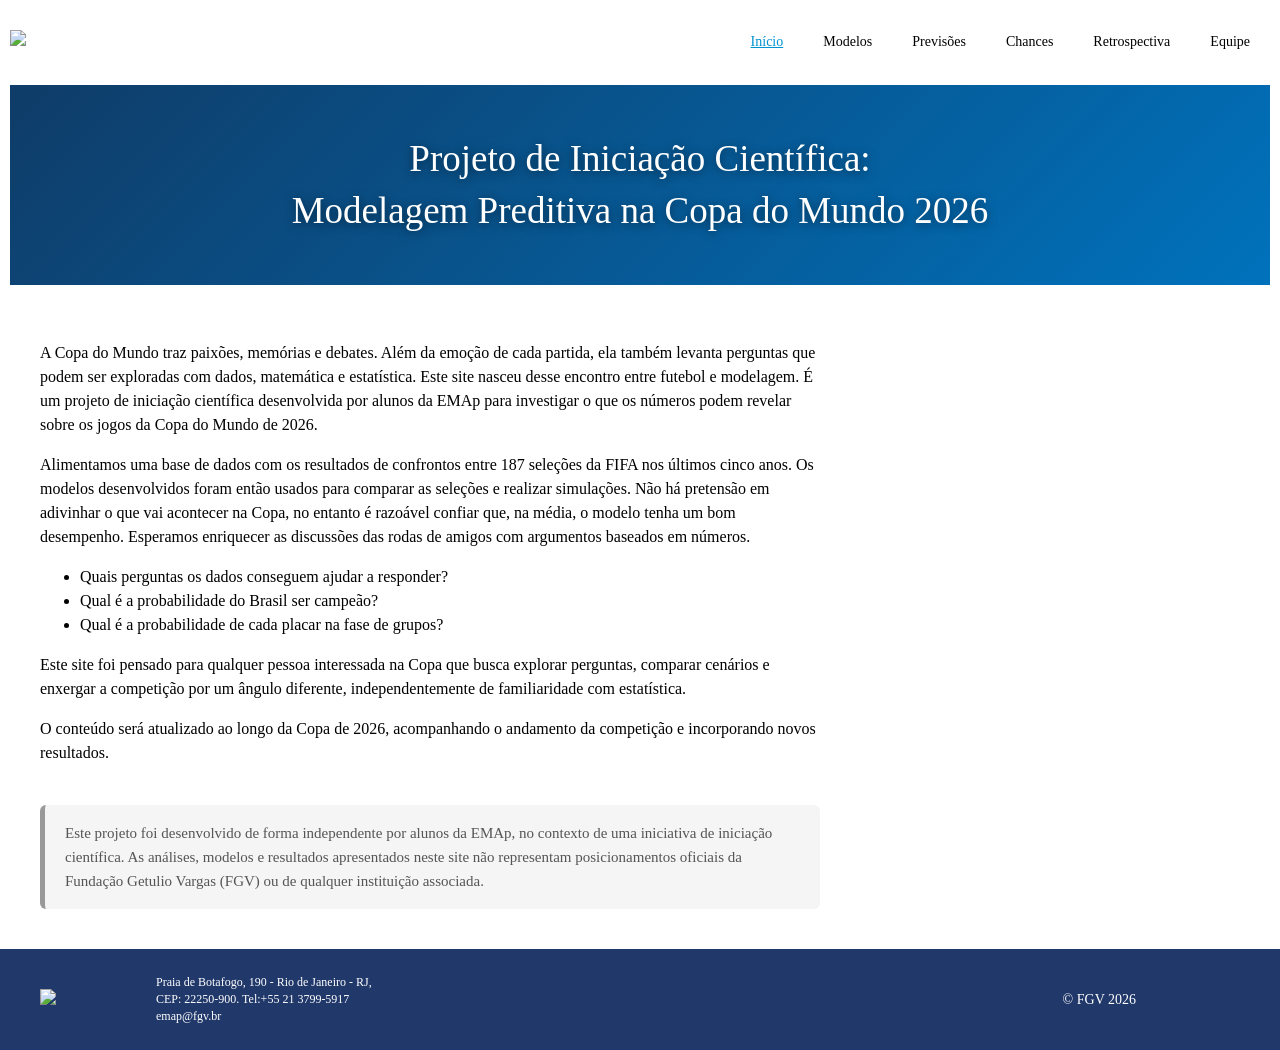
==== docs/index.html @ 215ab3bd "Update visualization grid in mobile" ====
<!ATUALIZADO EM: 16/04/2026>

<!DOCTYPE html>
<html>
    <head>
        <link rel="icon" href="images/favicon.png">
        <meta charset="UTF-8"/>      
        <meta name="viewport" content="width=device-width, initial-scale=1.0">
        <link rel="stylesheet" href="css/styles.css" type="text/css">
        <title>EMAp: Copa do mundo</title>
        <!-- Global site tag (gtag.js) - Google Analytics -->
        <script async src="https://www.googletagmanager.com/gtag/js?id=UA-119803899-1"></script>
        <script>
            window.dataLayer = window.dataLayer || [];
            function gtag() {
                dataLayer.push(arguments);
            }
            gtag('js', new Date());

            gtag('config', 'UA-119803899-1');
        </script>
    </head>

    <body>
        <!-- Início do cabeçalho-->
        <div class="page">   
            <header>
                <div class="container-header">
                    <div class="logo">
                        <img src="images/logo.png" />
                    </div>

                    <div class="menu-toggle">
                        <span></span>
                        <span></span>
                        <span></span>
                    </div>

                    <nav class="menu">
                        <ul>
                            <li class="active"> <a href="index.html">Início</a></li>
                            <li><a href="modelos.html">Modelos</a></li>
                            <li><a href="previsoes.html">Previsões</a></li>
                            <li><a href="chances.html">Chances</a></li>
                            <li><a href="vis.html">Retrospectiva</a></li>
                            <li><a href="equipe.html">Equipe</a></li>
                        </ul>
                    </nav>
                </div>
            </header>
            <!--Final do cabeçalho-->

            <!-- Banner das páginas -->
            <div class="banner-cabecalho inicial">
                <div class="texto-banner inicial">Projeto de Iniciação Científica:<br>Modelagem Preditiva na Copa do Mundo 2026</div>
            </div>

            <!-- Conteudo principal -->
            <div class="container">
                <div id="conteudo">
                    <div class="texto max-780 font-16">
                        <p> A Copa do Mundo traz paixões, memórias e debates. 
                            Além da emoção de cada partida, ela também levanta perguntas que podem ser exploradas com dados,
                            matemática e estatística. Este site nasceu desse encontro entre futebol e modelagem.
                            É um projeto de iniciação científica desenvolvida por alunos da EMAp para investigar
                            o que os números podem revelar sobre os jogos da Copa do Mundo de 2026.</p>

                        <p> Alimentamos uma base de dados com os resultados de confrontos entre 187 seleções da FIFA
                            nos últimos cinco anos. Os modelos desenvolvidos foram então usados para comparar as seleções e realizar simulações.
                            Não há pretensão em adivinhar o que vai acontecer na Copa, no entanto é razoável confiar que, na média,
                            o modelo tenha um bom desempenho. Esperamos enriquecer as discussões das rodas de amigos com argumentos baseados
                            em números. </p>

                        <ul>
                        <li> Quais perguntas os dados conseguem ajudar a responder?</li>
                        <li> Qual é a probabilidade do Brasil ser campeão?</li>
                        <li> Qual é a probabilidade de cada placar na fase de grupos?</li>
                        </ul>

                        <p> Este site foi pensado para qualquer pessoa interessada na Copa que busca explorar perguntas,
                            comparar cenários e enxergar a competição por um ângulo diferente, independentemente de familiaridade com estatística.
                        </p>
                        
                        <p>
                        O conteúdo será atualizado ao longo da Copa de 2026, acompanhando o andamento da competição e incorporando novos resultados.</p>

                        <div class="disclaimer">
                        Este projeto foi desenvolvido de forma independente por alunos da EMAp, no contexto de uma iniciativa de iniciação científica.
                        As análises, modelos e resultados apresentados neste site não representam posicionamentos oficiais da Fundação Getulio Vargas (FGV) ou de qualquer instituição associada.
                        </div>   

                    </div>
                </div>
            </div>
        </div>
        <!--Final do conteudo-->
        <footer id="footer">
            <div class="container">
                <div class="logo-rodape column-3"><img src="images/logo-rodape.png" /></div>
                <div class="txt-middle column-3">Praia de Botafogo, 190 - Rio de Janeiro - RJ, <br>
                    CEP: 22250-900. Tel:+55 21 3799-5917<br>
                    emap@fgv.br</div>
                <div class="txt-right column-3">© FGV 2026</div>
            </div>
        </footer>

        <script src="js/main.js"></script>
    </body>
</html>
---- docs/css/styles.css ----
/* =============== DECLARANDO AS FONTES ===============*/
@font-face {
    font-family: 'gotham-book';
    src: url("fontes/gothambook.eot");
    src: url("fontes/gothambook.eot?#iefix") format('embedded-opentype'), url("fontes/gothambook.woff") format('woff'), url("fontes/gothambook.ttf") format('truetype'), url("fontes/gothambook.svg#gothambook") format('svg');
    font-weight: normal;
    font-style: normal;
}

@font-face {
    font-family: 'gotham-bold';
    src: url("fontes/gothambold.eot");
    src: url("fontes/gothambold.eot?#iefix") format('embedded-opentype'), url("fontes/gothambold.woff") format('woff'), url("fontes/gothambold.ttf") format('truetype'), url("fontes/gothambold.svg#gothambold") format('svg');
    font-weight: normal;
    font-style: normal;
}
@font-face {
    font-family: 'gotham-medium';
    src: url("fontes/gothammedium.eot");
    src: url("fontes/gothammedium.eot?#iefix") format('embedded-opentype'), url("fontes/gothammedium.woff") format('woff'), url("fontes/gothammedium.ttf") format('truetype'), url("fontes/gothammedium.svg#gothammedium") format('svg');
    font-weight: normal;
    font-style: normal;
}
/* ============= CONFIGURAÇÕES GERAIS =================*/
*{
    box-sizing: border-box;
}
body{
    margin: 0;
    font-family: 'gotham-book';
    line-height: 1.4;
    overflow-x: hidden;
}
img {
    max-width: 100%;
    height: auto;
}
.page{
    flex: 1;
    max-width: 1260px;
    width: 100%;
    margin: 0 auto;
}
.container{
    max-width: 1200px;
    margin: 40px auto;
    width: 100%;
    overflow: hidden;
}
.margin-top-40 {
    margin-top: 40px;
}
.bold{
    font-weight: bold;
}
/* ============= CABEÇALHO =================*/
header{
    padding: 30px 0 50px;
    width: 100%;
    margin: 0 auto;
    position: relative;
}
.logo {
    float: left;
}
.menu-toggle {
    display: none;
    float: right;
    cursor: pointer;
    flex-direction: column;
    justify-content: space-between;
    width: 30px;
    height: 21px;
    margin-top: 10px;
}
.menu-toggle span {
    display: block;
    height: 3px;
    width: 100%;
    background-color: #000;
    border-radius: 3px;
    transition: all 0.3s ease;
}
.menu-toggle.active span:nth-child(1) {
    transform: translateY(9px) rotate(45deg);
}
.menu-toggle.active span:nth-child(2) {
    opacity: 0;
}
.menu-toggle.active span:nth-child(3) {
    transform: translateY(-9px) rotate(-45deg);
}
.menu {
    float: right;
}
.menu > ul {
    padding: 0;
    margin: 0;
}
.menu > ul > li {
    list-style: none;
    float: left;
    padding: 0 20px 33px;
    position:relative;
}
.menu > ul > li > a{
    color:#000;
    font-size: 14px;
    font-family: gotham-book;
    text-decoration: none;
}
.menu > ul > li.active > a {
    color: #0093d2;
    font-family: gotham-bold;
   text-decoration: underline;
}
.menu > ul > li:hover ul{
    display: block;
}
.menu > ul > li > ul {
    padding: 0;
    margin: 0;
    position:absolute;
    bottom:-102px;
    left:0;
    background: #f9f9f9;
    z-index: 99;
    width: 220px;
    display: none;
}
.menu > ul > li > ul > li{
    list-style: none;
    border-bottom: 1px solid #ccc;
}
.menu > ul > li > ul > li > a{
    text-decoration: none;
    padding: 12px 40px 12px 12px;
    display: block;
    font-size: 13px;
    color:#000;
    background: url("../images/seta-lateral-black.png")no-repeat 90% center;
}
.menu > ul > li > ul > li.last{
    border: none;
}

@media (min-width: 769px) {
    header {
        position: sticky;
        top: 0;
        z-index: 1000;
        background: #fff;
    }
}

/* mobile */



/*=================== BANNER ===========================*/
.banner-cabecalho{
    min-height: 106px;
    height: auto;
    position: relative;
    background: #0f3c68; /* Fallback */
    background: linear-gradient(135deg, #0f3c68 0%, #0072bc 100%) !important;
    display: flex;
    align-items: center;
    justify-content: center;
    width: 100%;
}
.banner-cabecalho.inicial{
    /*height: 232px;*/
    min-height: 200px;
    height: auto;
}
.texto-banner.inicial{
    font-size: 37px;
    top: 50%;
}
.texto-banner{
    position: absolute;
    top:50%;
    font-family: gotham-bold;
    font-size: 28px;
    color:#fff;
    left: 50%;
    width: 100%;
    max-width: 1200px;
    transform: translate(-50%, -50%);
    text-shadow: 0 2px 10px rgba(0,0,0,0.5);
    padding: 0 20px;
    text-align: center;
}
/*=================== CONTEUDO ===========================*/
#conteudo {
    max-width: 875px;
    width: 100%;
    float: left;
    line-height: 1.5;
}
#conteudo a{
    color:#0093d2;
}
.max-780{
    max-width: 780px;
}
.font-16{
    font-size: 16px;
}
.font-18{
    font-size: 18px;
}
.caixa{
    margin-top: 50px;
}
.caixa a{
    color:#21386a !important;
}
/*=============== Barra lateral direita ======================*/
#barra-lateral-direita {
    overflow: hidden;
    float: right;
    max-width: 285px;
    width: 100%;
}
.menu-caixa > ul {
    padding: 0;
    margin: 0;
    border: 1px solid #dcdcdc;
}
.menu-caixa > ul > li,
.titulo-menu{
    list-style: none;
}

.menu-caixa > ul > li > a{
    padding: 15px 20px;
    display: block;
    font-family: 'gotham-book';
    color: #21386a;
    font-size: 13px;
    text-decoration: none;
    border-bottom: 1px solid #dcdcdc;
    background: url("../images/seta-lateral.png")no-repeat 94% center;
}
.menu-caixa > ul > li.last a{
    border: none;
}
.titulo-menu{
    color:#FFF;
    font-family: 'gotham-book';
    background: #21386a;
    font-size: 15px;
    text-align: center;
    padding: 10px 20px;
}
/*=============== TABELA MENU PAGERANK ======================*/
.menu-table{
    width: 100%;
    color:#223869;
}
.tg-line {
    border: 1px solid #ccc;
    padding:5px;
    border-top:0;
}
.time{
    border-right: 0;
    border-left:0;
}
.button-mais {
    display: block;
    text-align: center;
    font-size: 12px;
    padding: 10px 0;
    background: #e5e5e5;
    font-family: gotham-medium;
    color: #5e5e5e;
    cursor: pointer;
}
.label-chances {
    font-size: 12px;
    color: #565656;
    font-family: gotham-medium;
    margin-bottom: 10px;
}
.menu-expand {
    height: 277px;
    overflow: hidden;
}
/*=============== TABELA DE CHANCES ======================*/
table{
    font-size: 12px;
}
.tg-cinza {
    background: #f3f3f3;
    text-align: center;
    padding: 5px;
}
.tg-cinza.dark{
    background: #ebe9ea;
}
.title-table {
    padding-left: 10px;
}
.border-right {
    border-right: 1px solid #ccc;
}
.campeao {
    color: #FFF;
    padding-left: 50px;
    text-align: left;
    padding-right: 20px;
    background:#21386a url(../images/cup.png)no-repeat 10px center;
}
.line-table {
    border-bottom: 1px solid #ccc;
    padding: 10px 0;
    border-right: 1px solid #ccc;
}
.container-linha img {
    max-width: 22px;
    vertical-align: bottom;
}
.border-right-none{
    border-right: none;
}
.center{
    text-align: center;
}

/* =============== DISCLAIMER NO INICIO ==============*/
.disclaimer {
    margin-top: 40px;
    padding: 16px 20px;
    background: #f5f5f5;
    border-left: 5px solid #999;
    border-radius: 6px;
    font-size: 15px;
    line-height: 1.6;
    color: #555;
}

/*=============== FAIXA GRUPOS ======================*/
.faixa-grupo{
    background: #1b59a6;
    color:#FFF;
    font-size: 14px;
    font-family: 'gotham-bold';
    text-transform: uppercase;
    text-align: center;
    padding: 10px 0;
}
.grupos {
    overflow: hidden;
    padding-bottom: 30px;
    margin-bottom: 30px;
    border-bottom: 1px solid #eee;
}
.label-rodada {
    text-align: center;
    margin: 10px 0;
    font-family: "gotham-bold";
    color:#636363;
    text-transform: uppercase;
    font-size: 12px;
}
.ly-rodada {
    float: left;
    width: 275px;
}
.qd-rodada {
    float: left;
    width: 126px;
    border: 1px solid #d2d2d2;
    padding-top: 2px;
    border-bottom: none;
}
.label-rodada {
    text-align: center;
    margin-top: 10px;
}
.esq-rodada {
    margin-right: 10px;
}
.ly-oitavas {
    float: left;
    width: 420px;
}
.qd-oitavas {
    float: left;
    width: 189px;
    border: 1px solid #d2d2d2;
    padding-top: 2px;
    border-bottom: none;
}
.label-oitavas {
    text-align: center;
    margin-top: 10px;
}
.esq-oitavas {
    margin-right: 10px;
}
.ly-finais {
    float: center;
    width: 550px;
}
.qd-finais {
    float: center;
    width: 189px;
    border: 1px solid #d2d2d2;
    padding-top: 2px;
    border-bottom: none;
}
.label-finais {
    text-align: center;
    margin-top: 10px;
}
.esq-finais {
	float: center;
    margin-right: 10px;
}
.img-rod {
    line-height: 0;
    text-align: center;
    background: #f3f3f3
}
.celula {
    text-align: center;
    padding: 5px;
    background: #f3f3f3;
    text-transform: uppercase;
    font-size: 12px;
    border-bottom: 1px solid #d2d2d2
}
.ly-rodada.middle {
    margin: 0 25px;
}
/*FONTES*/
.letter-blue{
    color:#214a82;
}
.black-bold {
    font-family: "gotham-medium";
}
.blue-bold{
    font-family: "gotham-bold";
    color:#0093d2;
}
/*=============== VISUALIZAÇÃO DAS BOLAS DE OURO/PRATA/BRONZE JOGADORES ======================*/

.error {
color: red;
}

.ball-award-header {
  display: flex;
  justify-content: space-between;
  align-items: center;
  gap: 16px;
  flex-wrap: wrap;
}

.ball-award-header select {
  border-radius: 8px;
  border: 1px solid #ccc;
  font-size: 14px;
}

.ball-award-filter {
  display: flex;
  align-items: center;
  gap: 10px;
}

.ball-award-filter label {
  font-size: 16px;
  color: #000000;
}

.ball-award-filter select {
  appearance: none;
  -webkit-appearance: none;
  -moz-appearance: none;

  min-width: 110px;
  height: 35px;
  padding: 0 42px 0 14px;

  border-radius: 12px;
  background-color: #315173;
  color: #ffffff;

  font-family: "gotham-medium";
  font-size: 15px;
  cursor: pointer;
  outline: none;

  background-image:
    linear-gradient(45deg, transparent 50%, #ffffff 50%),
    linear-gradient(135deg, #ffffff 50%, transparent 50%);
  background-position:
    calc(100% - 18.5px) calc(50% - 3px),
    calc(100% - 13px) calc(50% - 3px);
    
  background-size: 6px 6px, 6px 6px;
  background-repeat: no-repeat;
  transition: border-color 0.2s ease, box-shadow 0.2s ease, background-color 0.2s ease;
}


/*.ball-award-filter select:focus {
  box-shadow: 0 0 0 3px rgba(90, 161, 242, 0.18);
}

.ball-award-filter select option {
  background: #0d1b2a;
  color: #ffffff;
}*/


/* CONFIGURAÇÕES DO CARD DE JOGADOR */
.flip-card {
  perspective: 1200px;
  height: 460px;
}

.flip-card-inner {
  position: relative;
  width: 100%;
  height: 100%;
  transition: transform 0.7s ease;
  transform-style: preserve-3d;
}

@media (hover: hover) and (pointer: fine) {
  .flip-card:hover .flip-card-inner {
    transform: rotateY(180deg);
  }
}

.flip-card.is-flipped .flip-card-inner {
  transform: rotateY(180deg);
}

.flip-card-front,
.flip-card-back {
  position: absolute;
  inset: 0;
  backface-visibility: hidden;
  border-radius: 18px;
  overflow: hidden;
  background: #315173;
  color: #fff;
  border: 5px solid #315173;
}

.flip-card-front {
  display: flex;
  flex-direction: column;
}

.flip-card-front img {
  width: 100%;
  height: 260px;
  object-fit: cover;
  object-position: top;
  display: block;
  background: #315173;
}

.flip-card-back {
  transform: rotateY(180deg);
  padding: 22px 20px;
  display: flex;
  flex-direction: column;
  justify-content: center;
}

.scorer-info {
  padding: 16px;
  text-align: center;
}

.scorer-info h3 {
  margin: 0 0 8px 0;
  font-size: 20px;
  line-height: 1.2;
}

#conteudo .scorer-info h3 a {
  color: #ffffff !important;
  text-decoration: none;
  font-size: 17px;
}

.flip-card-front .ball-award-icon {
  width: 58px;
  height: 58px;
  object-fit: contain;
  object-position: center;
  display: block;
  margin: 12px auto 0;
  background: transparent;
}

/* Nome do Time */
.scorer-team {
  font-size: 15px;
  opacity: 0.9;
  margin-bottom: 8px;
  color:#26beff
}


.scorer-award {
  font-size: 14px;
  font-weight: 600;
}

.award-gold {
  color: #e3c865;
}

.award-silver {
  color: #cfcfcf;
}

.award-bronze {
  color: #e59443;
}

.card-back-title {
  font-size: 20px;
  font-weight: 700;
  margin-bottom: 18px;
  text-align: center;
}

.card-back-list {
  display: grid;
  gap: 12px;
}

.card-back-item {
  background: rgba(255,255,255,0.08);
  border-radius: 10px;
  padding: 10px 12px;
  font-size: 14px;
  line-height: 1.2;
}

.card-back-item strong {
  display: block;
  font-size: 13px;
  opacity: 0.8;
  margin-bottom: 3px;
}

.ball-award-grid {
    display: grid;
    grid-template-columns: repeat(3, minmax(240px, 1fr));
    gap: 22px;
    align-items: start;
    margin-bottom: 25px;
}


/* =============== EQUIPE ======================*/

.equipe-grid {
    display: grid;
    grid-template-columns: repeat(5, minmax(150px, 1fr));
    gap: 20px;
}

.membro-card {
    display: grid;
    grid-template-columns: 1fr;
    gap: 10px;
    padding: 15px;
    border: 1px solid #ddd;
    border-radius: 10px;
    box-sizing: border-box;
    justify-items: center;
    text-align: center;
}

/* Permite reordenar visualmente os elementos internos sem mudar o HTML */
.membro-info,
.membro-foto {
    display: contents;
}

.membro-info strong {
    grid-row: 2;
    font-size: 15px;
    line-height: 1.35;
    margin-left: 10px;
    margin-right: 10px;
}

.membro-foto img {
    grid-row: 1;
    width: 112.5px;
    height: 168px;
    border-radius: 6px;
    display: block;
    margin: 0 auto;
}

.membro-info span {
    grid-row: 3;
    display: block;
    font-size: 13px;
    line-height: 1;
}

.membro-foto a {
    grid-row: 4;
    display: block;
    font-size: 12px;
    line-height: 1;
    word-break: break-word;
}


/* ══════════════════════════════════════
    ESTATÍSTICAS e CHAVEAMENTO 
 ══════════════════════════════════════ */

.wc-wrap { max-width: 100%; margin: 0 auto; }
.wc-sub  { font-size: 10px; letter-spacing: 4px; text-transform: uppercase; color: #3a5a6a }

/* PILLS */
.pill { font-size:12px; font-weight:700; padding:5px 16px; border-radius:3px; border:1px solid #777; background:transparent; color:#4a6070; cursor:pointer; transition:all .15s; letter-spacing:.5px; font-family:'Lato',sans-serif; }
.pill:hover { border-color:#4a6070; color:#8aabb8; }
.pill.active { background:#213d7a;  color:#ffffff; }
.pills-row { display:flex; justify-content:flex-end; align-items:center; gap:6px; flex-wrap:wrap; margin:12px 0 16px; }


/* EDITION BADGE */

.edition-badge {
  display: grid;
  grid-template-columns: 1fr auto 1fr;
  align-items: center;
  gap: 20px;
  width: 100%;         
  margin: 0 0 20px;   
  padding: 20px 32px;   
  border: 1.5px solid #e8edf4;
  border-radius: 14px;
}

/*  Desktop */
.eb-left { text-align: left; margin-right: 20px; }
.eb-year { font-family: 'Playfair Display', serif; font-size: 42px; font-weight: 900; color: #0b3560; line-height: 1; }
.eb-host { font-size: 20px; letter-spacing: 3px; text-transform: uppercase; color: #013f5e; margin-top: 2px; }

/* Logo da Copa */
.eb-logo { display: flex; flex-direction: column; align-items: center; gap: 6px; }
.eb-logo img { height: 180px; object-fit: contain; transition: transform .25s ease; }
.eb-logo img:hover { transform: scale(1.08); }
.eb-meta { font-size: 13px; text-align: center; color: #3a5a6a; line-height: 1.4; }

.eb-champ { display: flex; align-items: center; justify-content: flex-end; gap: 10px; }
.eb-champ-info { text-align: left; }
/* Texto "Campeã" */
.eb-champ-label { font-size: 14px; letter-spacing: 2px; color: #7a6010; text-transform: uppercase; }
/* Nome do Campeão */
.eb-champ-name { font-size: 18px; font-weight: 700; color: #006089; }

/* RESPONSIVIDADE PARA CELULAR */
@media (max-width: 768px) {
  .edition-badge {
    /* Logo à esquerda e Texto à direita */
    grid-template-columns: auto 1fr; 
    padding: 15px 20px;
    gap: 15px;
  }

  .eb-logo {
    display: flex !important;
    /* Move o logo para a primeira posição visual */
    order: 1; 
  }

  .eb-logo img {
    height: 80px; /* Tamanho ajustado para celular */
  }

  .eb-left {
    /* Move o texto para a segunda posição visual */
    order: 2; 
    text-align: left;
    margin-right: 0;
  }

  .eb-year {
    font-size: 28px;
  }

  .eb-host {
    font-size: 14px;
    letter-spacing: 1.5px;
  }

  .eb-champ {
    display: none !important;
  }
}

/* PODIUM */
.podium-row {
  display: grid;
  grid-template-columns: repeat(4, 1fr);
  gap: 10px;
  margin-bottom: 16px;
}

.podium-card {
  padding: 12px 10px;
  border-radius: 10px;
  text-align: center;
  border: 1px solid;
  box-shadow: 0 4px 14px rgba(0, 31, 63, .04);
  transition: transform .15s ease, box-shadow .15s ease;
}

.podium-card:hover {
  transform: translateY(-2px);
  box-shadow: 0 7px 18px rgba(0, 31, 63, .08);
}

.podium-pos {
  font-size: 11px;
  font-weight: 800;
  letter-spacing: 1.8px;
  text-transform: uppercase;
  margin-bottom: 7px;
}

.podium-flag img {
  width: 30px;
  height: 10px;
  object-fit: cover;
  border-radius: 3px;
}

.podium-team {
  font-size: 14px;
  font-weight: 700;
  color: #01226f;
  margin-top: 6px;
  line-height: 1.25;
}

@media(max-width:768px){
    .podium-row{ grid-template-columns:repeat(2,1fr); }
    .podium-team { font-size: 12px; }
    .podium-pos { font-size: 10px; } }

/*.podium-card.p1 { background:linear-gradient(160deg,#ffffff 0%,#fffdf5 70%,#faf3c0 100%); border-color:#f0c820; }
.podium-card.p2 { background:linear-gradient(160deg,#ffffff 0%,#f9fafb 75%,#e5e7eb 100%); border-color:#9ca3af; }
.podium-card.p3 { background:linear-gradient(160deg,#ffffff 0%,#fcf8f3 75%,#ead8c0 100%); border-color:#c08a3c; }
.podium-card.p4 { background:linear-gradient(160deg,#ffffff 0%,#ffffff 0%,#fef5f5 100%); border-color:#b99797f6; }*/
.podium-card.p1 { background:#fefdf4; border-color:#e5ca5b; }
.podium-card.p2 { background:#f5f8fb; border-color:#b2bac7; }
.podium-card.p3 { background:#fbf8f5; border-color:#e4b26d; }
.podium-card.p4 { background:#f9f5f5; border-color:#d0a7a7f6; }
.p1 .podium-pos{ color:#c8a105; } .p2 .podium-pos{ color:#6e6d6d; } .p3 .podium-pos{ color:#7b5316; } .p4 .podium-pos{ color:#c29993; }

/* INFO GRID */
.info-grid {
  display: grid;
  grid-template-columns: 1fr 1fr;
  gap: 14px;
  margin-bottom: 18px;
  align-items: stretch;
}

.stats-panel { 
    background:#ffffff;
    border:1.5px solid #e8edf4;
    border-radius:8px;
    padding:12px;
    display:grid;
    grid-template-columns:repeat(3,1fr);
    gap:4px; 
}

.stat-item   { text-align:center; padding:6px; border-right:1.5px solid #e8edf4; }
.stat-item:last-child { border-right:none; }

/* Values of "Partidas", Gols", ETC */
.stat-val{
    font-size:26px;
    font-weight:900;
    color:#eeb809;
    font-family:'IBM Plex Mono',monospace;
    line-height:1;
    display:block;
    max-width:100%;
    overflow-wrap:normal
}

.stat-lbl    { font-size:13px; font-weight:800; letter-spacing:1px; text-transform:uppercase; color:#003366; margin-top:4px; }
.stat-sub    { font-size:14px; font-weight:600; color:#7f8692; margin-top:2px; }

/* Painel de Prêmios */
.awards-panel {
  background:#ffffff;
  border:1.5px solid #e8edf4;
  border-radius:8px;
  padding:16px;
  display:flex;
  flex-direction:column;
  gap:10px;
  min-width:0;
}

.award-row   { display:flex; align-items:center; gap:12px; padding:8px 0; border-bottom:1.5px solid #ecf0f6; min-width:0 }
.award-row:last-child { border-bottom:none; }
/* Artilheiro, Melhor Jogador, ETC */
.award-lbl   { font-size:10px; font-weight:800; letter-spacing:1px; text-transform:uppercase; color:#7f8692; min-width:85px; flex-shrink:0 }
/* Nomes dos Jogadores */
.award-val   { 
    font-size:12px;
    font-weight:900;
    color:#003366;
    display:flex;
    align-items:center;
    gap:6px;
    flex-wrap:wrap;
    min-width:0;
    line-height:1.25 }

.award-val img { width:20px; height:14px; object-fit:cover; border-radius:2px; flex-shrink:0; }
.award-goals { 
    font-family:'IBM Plex Mono',monospace;
    font-size:12px;
    font-weight:900;
    color:#070137;
    background:#f6d56a;
    padding:2px 6px;
    border-radius:4px; }


/* Mobile */
@media(max-width:768px){
  .info-grid {
    grid-template-columns:1fr;
    gap:12px;
    width:100%;
    overflow:hidden;
  }

  .stats-panel {
    grid-template-columns:1fr;
    gap:0;
    padding:6px 10px;
    width:100%;
  }

  .stat-item {
    height: auto;
    min-height: unset;
    border-right:none;
    border-bottom:1.5px solid #e8edf4;
    padding:10px 6px;
    align-self: start;
  }

  .stat-item:last-child {
    border-bottom:none;
  }

  .stat-val {
    font-size:clamp(24px, 7vw, 32px);
    line-height:1;
    white-space:nowrap;
  }

  .stat-lbl {
    font-size:11px;
    letter-spacing:1.5px;
  }

  .stat-sub {
    font-size:12px;
    margin-top:0;
  }

  .awards-panel {
    width:100%;
    padding:14px;
    gap:0;
  }

  .award-row {
    display:grid;
    grid-template-columns:88px minmax(0, 1fr);
    align-items:center;
    gap:10px;
    padding:11px 0;
  }

  .award-lbl {
    min-width:0;
    font-size:10px;
    line-height:1.25;
    letter-spacing:1.2px;
  }

  .award-val {
    font-size:13px;
    line-height:1.25;
    justify-content:flex-start;
    overflow-wrap:anywhere;
  }

  .award-goals {
    font-size:12px;
  }
}

@media(max-width:420px){
  .award-row {
    grid-template-columns:1fr;
    gap:5px;
  }

  .award-lbl {
    font-size:9.5px;
  }

  .award-val {
    font-size:12.5px;
  }
}


/* TOOLTIP */
.wc-tooltip {
    position: absolute;
    background: linear-gradient(135deg, #ffffff, #f7fbff);
    border: 1px solid #d6e4f2;
    border-radius: 12px;
    padding: 5px 5px;
    width: auto;
    min-width: 135px;
    box-shadow: 0 12px 30px rgba(0, 0, 0, .18);
    z-index: 9999;
    pointer-events: none;
    font-family: 'Lato', sans-serif;
    box-sizing: border-box;

    /* mantém o comportamento atual do tooltip de vis.js */
    transform: translate(-50%, -120%);
    opacity: 0;
    transition: opacity .15s;
}

.wc-tooltip * {
    box-sizing: border-box;
}

.wc-tooltip .tt-h {
    display: flex;
    align-items: center;
    gap: 8px;
    margin-bottom: 5px;
    padding-bottom: 8px;
    border-bottom: 1px solid #d6e4f2;
}

.wc-tooltip .tt-flag {
    width: 25px;
    height: 16.7px;
    overflow: hidden;
    border-radius: 4px;
    background: #f7fbff;
    display: flex;
    align-items: center;
    justify-content: center;
}

.wc-tooltip .tt-flag .flag-img {
    width: 100%;
    height: 100%;
    object-fit: cover;
    display: inline-block;
}

.wc-tooltip .tt-name {
    font-size: 11.5px;
    font-weight: 700;
    color: #213d7a;
    line-height: 1.1;
}

.wc-tooltip .tt-div {
    display: none;
}

.wc-tooltip .medals {
    display: flex;
    gap: 3px;
    flex-wrap: wrap;
}

.wc-tooltip .med {
    display: inline-flex;
    align-items: center;
    gap: 3px;
    font-size: 9.5px;
    font-weight: 700;
    line-height: 1;
    padding: 3px 7px;
    border-radius: 999px;
    color: #4a5568;
}

.wc-tooltip .med.g {
    background: rgba(240, 192, 40, .12);
    color: #c9940a;
    border: 1px solid rgba(201, 148, 10, .25);
}

.wc-tooltip .med.s {
    background: rgba(40, 47, 240, 0.077);
    color: #000000b8;
    border: 1px solid rgba(30, 22, 149, 0.098);
}

.wc-tooltip .med.b {
    background: rgba(160, 90, 30, .1);
    color: #8a6030;
    border: 1px solid rgba(160, 120, 50, .18);
}

.flag-img {
    width: 18px;
    height: 13px;
    object-fit: cover;
    border-radius: 1px;
    flex-shrink: 0;
}

/* BRACKET */
.bracket-card { background:#ffffff; border:1px solid rgba(164,164,163,.25); border-radius:8px; padding:16px 12px; margin-bottom:14px; }
#bk-bw  { position:relative; display:flex; min-width:820px; transition:opacity .18s; }
#bk-svg { position:absolute; top:0; left:0; pointer-events:none; overflow:visible; z-index:0; }
.bk-rc  { display:flex; flex-direction:column; flex:1; min-width:0; }
.bk-rc-head { font-size:9px; font-weight:700; letter-spacing:2.5px; text-transform:uppercase; color:#003366; text-align:center; padding-bottom:8px; margin-bottom:4px; }
.bk-rc-body { display:flex; flex-direction:column; justify-content:space-around; flex:1; padding:4px 0; position:relative; z-index:1; }
.bk-last-col { display:flex; flex-direction:column; flex:1; min-width:180px; gap:6px; }
.bk-mc { background:#ffffff; border:1px solid #003366; border-radius:4px; overflow:hidden; margin:3px 10px; transition:border-color .15s,box-shadow .15s; }
.bk-mc.is-champ { border-color:#d4af37; box-shadow:0 0 10px rgba(212,175,55,.3); }
.bk-mc.is-hover { border-color:#001f3f; box-shadow:0 0 10px rgba(0,31,63,.15); }
.bk-mc.is-third { border-color:#c0c0c0; }
.bk-mc.is-third.is-hover { border-color:#003366; opacity:1; }
.bk-tr { display:flex; align-items:center; gap:4px; padding:5px 6px; border-bottom:1px solid #f0f0f0; user-select:none; cursor:default; transition:background .12s; }
.bk-tr:last-child { border-bottom:none; }
.bk-tr:hover { background:#f8f9fa; }
.bk-tr.won { background:#003366; }
.bk-mc.is-champ .bk-tr.won { background:linear-gradient(135deg,#f7db09,#d4aa18); }
.bk-tr.hl { background:#eef2f5; }
.bk-tn  { flex:1; font-size:10.5px; font-weight:500; white-space:nowrap; overflow:hidden; text-overflow:ellipsis; color:#003366; }
.bk-tn.tbd { color:#a0a0a0; font-style:italic; }
.bk-tr.won .bk-tn { color:#ffffff; font-weight:700; }
.bk-tr.hl  .bk-tn { color:#003366; font-weight:700; }
.bk-mc.is-champ .bk-tr.won .bk-tn { color:#003366; }
.bk-ts { font-size:12px; font-weight:700; color:#021f54; min-width:14px; text-align:right; font-family:'IBM Plex Mono',monospace; }
.bk-tr.won .bk-ts { color:#ffffff; }
.bk-mc.is-champ .bk-tr.won .bk-ts { color:#003366; }
.bk-tr.hl  .bk-ts { color:#003366; }
.bk-nt { font-size:6.5px; font-weight:700; letter-spacing:.8px; text-transform:uppercase; color:#011567; background:#feffff; padding:1px 4px; border-radius:2px; }
.legend-row  { display:flex; gap:16px; margin-top:12px; flex-wrap:wrap; }
.legend-item { display:flex; align-items:center; gap:6px; font-size:10px; color:#003366; }
.legend-line { width:20px; height:1.5px; border-radius:1px; }

/* PATH */
.path-title {
    font-size: 9px;
    font-weight: 700;
    letter-spacing: 3px;
    text-transform: uppercase;
    color: #003366; /* Azul Marinho */
    margin-bottom: 12px;
}

.path-cards {
    display: flex;
    gap: 10px;
    align-items: stretch;
    
    /* Habilita o deslize horizontal */
    overflow-x: auto;
    overflow-y: hidden;
    
    /* Impede que os cards quebrem para a linha de baixo */
    flex-wrap: nowrap; 
    
    /* Melhora o deslize no mobile */
    -webkit-overflow-scrolling: touch;
    
    /* Espaçamento extra para o scroll não cortar a sombra */
    padding-bottom: 8px;
    
    /* Esconde a barra de scroll em navegadores modernos se desejar */
    scrollbar-width: thin;
    scrollbar-color: #d1d8dd transparent;
}


/* Card do Troféu / Campeão */
.path-trophy {
    display: flex;
    flex-direction: column;
    align-items: center;
    justify-content: center;
    min-width: 80px;
    padding: 10px 8px;
    border: 1.7px solid #f4c804af; /* Gold */
    border-radius: 6px;
    background: linear-gradient(160deg, #ffffff, #fcfaf0);
    gap: 4px;
    flex-shrink: 0;
    box-shadow: 0 2px 8px rgba(212, 175, 55, 0.2);
}

.path-trophy img {
    width: 28px;
    height: 20px;
    object-fit: cover;
    border-radius: 2px;
}

.pt-name {
    font-size: 13px;
    font-weight: 900;
    color: #d4af37; /* Gold */
    margin-top:5px;
    line-height: 1;
}

.pt-label {
    font-size: 9px;
    letter-spacing: 1px;
    text-transform: uppercase;
    color: #003366; /* Azul Marinho */
}

/* Cards das Fases */
.path-card {
    background: #ffffff;
    border: 1px solid #003366; 
    border-radius: 5px;
    padding: 8px 10px;
    flex: 1;
    min-width: 15px;
    max-width: 255px;
}

/* Ajuste fino nos cards para não encolherem */
.path-card {
    background: #ffffff;
    border: 1px solid #003366;
    border-radius: 5px;
    padding: 8px 10px;
    
    /* Define um tamanho fixo para o card no scroll */
    flex: 0 0 150px; 
    min-width: 150px;
}

/* Opcional: Estilizar a barra de rolagem para ficar elegante */
.path-cards::-webkit-scrollbar {
    height: 4px;
}
.path-cards::-webkit-scrollbar-track {
    background: transparent;
}
.path-cards::-webkit-scrollbar-thumb {
    background: #d1d8dd;
    border-radius: 10px;
}

.path-card.lost {
    opacity: .6;
    border-color: #d1d8dd;
}

.pc-rnd {
    font-size: 8px;
    font-weight: 700;
    letter-spacing: 2px;
    text-transform: uppercase;
    color: #003366; /* Azul Marinho */
    margin-bottom: 6px;
}

/* Destaque para disputa de terceiro lugar */
.pc-rnd.third-rnd {
    color: #808080; /* Cinza/Prata */
}

/* Time em foco no Path */
.pc-team {
    display: flex;
    align-items: center;
    gap: 5px;
    margin-bottom: 3px;
}

.pc-team img {
    width: 15px;
    height: 11px;
    object-fit: cover;
    border-radius: 1px;
}

.pc-team .ptn {
    font-size: 10px;
    font-weight: 700;
    color: #003366; /* Azul Marinho */
    flex: 1;
}

.pc-team .pts {
    font-size: 13px;
    font-weight: 900;
    color: #d4af37; /* Gold para o placar do time principal */
    font-family: 'IBM Plex Mono', monospace;
}

.pc-sep {
    height: 1px;
    background: #eef2f5;
    margin: 3px 0;
}

/* Adversário */
.pc-opp {
    display: flex;
    align-items: center;
    gap: 5px;
}

.pc-opp img {
    width: 15px;
    height: 11px;
    object-fit: cover;
    border-radius: 1px;
    opacity: .7;
}

.pc-opp .pon {
    font-size: 10px;
    color: #667c8f; /* Azul acinzentado para o oponente */
    flex: 1;
}

.pc-opp .pos {
    font-size: 11px;
    font-weight: 700;
    color: #003366; /* Azul Marinho */
    font-family: 'IBM Plex Mono', monospace;
}

/* Nota de rodapé (ex: Penaltis) */
.pc-note {
    display: inline-block;
    margin-top: 4px;
    font-size: 6.5px;
    font-weight: 700;
    letter-spacing: 1px;
    text-transform: uppercase;
    color: #ffffff;
    background: #003366; /* Fundo Azul com texto branco */
    padding: 2px 5px;
    border-radius: 2px;
}


/* ======= MASCOTES ======= */
.mascot-card {
    display: flex;
    flex-direction: column;
    align-items: center;
    height: 100%;
    background: #f7f9fc42;
    border: 1.5px solid #e8edf4;
    border-radius: 10px;
    padding: 14px 10px 10px;
    width: 110px;
    cursor: pointer;
    transition: border-color .2s, box-shadow .2s, transform .15s;
}

.mascot-card img {
    transition: transform 0.25s ease;
}

.mascot-card:hover {
    border-color: #acdae2;
    box-shadow: 0 3px 14px rgba(26, 82, 118, .13);
    transform: translateY(-3px);
}

.mascot-card:hover img {
    transform: scale(1.1);
}

.mascot-card.mascot-selected {
    border-color: #c9940a;
    box-shadow: 0 3px 16px rgba(201, 148, 10, .22);
}

.mascot-year {
    font-size: 12px;
    font-weight: 700;
    color: #1a5276;
    letter-spacing: .5px;
}

.mascot-name {
    font-size: 9px;
    color: #888;
    text-align: center;
    line-height: 1.3;
    max-width: 90px;
}

/* ======= DETAIL PANELS (Mascotes / Bolas / Camisas) ======= */
.history-detail-card {
    display: grid;
    grid-template-columns: 120px minmax(0, 1fr);
    grid-template-areas:
        "media meta"
        "media desc";
    align-items: start;
    column-gap: 20px;
    row-gap: 10px;
}

.history-detail-card-shirt {
    grid-template-columns: 112px minmax(0, 1fr);
}

.history-detail-media {
    width: 120px;
    height: 120px;
    object-fit: contain;
    flex-shrink: 0;
    display: block;
    grid-area: media;
    justify-self: start;
    align-self: start;
}

.history-detail-media-shirt {
    width: 112px;
    height: 120px;
}

.history-detail-meta {
    grid-area: meta;
    min-width: 0;
    align-self: start;
}

.history-detail-title {
    font-size: 20px;
    font-weight: 900;
    color: #1a5276;
}

.history-detail-title-shirt {
    font-size: 22px;
    color: #009c3b;
}

.history-detail-host {
    font-size: 12px;
    color: #c9940a;
    margin-bottom: 10px;
}

.history-detail-host-shirt {
    margin: 10px 0;
    color: #666;
}

.history-detail-desc {
    grid-area: desc;
    font-size: 13px;
    color: #444;
    line-height: 1.5;
    min-width: 0;
}

.history-detail-desc-shirt {
    font-size: 14px;
}


@media (max-width: 768px) {
    .history-detail-card {
        grid-template-columns: 120px minmax(0, 1fr);
        grid-template-areas:
            "media meta"
            "desc  desc";
        column-gap: 16px;
        row-gap: 12px;
    }

    .history-detail-card-shirt {
        grid-template-columns: 112px minmax(0, 1fr);
    }

    .history-detail-title {
        font-size: 17px;
    }

    /* Corrige o overflow do host apenas nas bolas em telas estreitas */
    #ball-detail .history-detail-host {
        overflow-wrap: anywhere;
        word-break: break-word;
        white-space: normal;
        line-height: 1.35;
    }
}


/* ======= BOLAS ======= */
.ball-card {
    display: flex;
    flex-direction: column;
    align-items: center;
    height: 100%;
    background: #f7f9fc42;
    border: 1.5px solid #e8edf4;
    border-radius: 10px;
    padding: 14px 10px 10px;
    width: 110px;
    cursor: pointer;
    transition: border-color .2s, box-shadow .2s, transform .15s;
}


.ball-card img {
    transition: transform 0.25s ease;
}

.ball-card:hover {
    border-color: #accee2;
    box-shadow: 0 3px 14px rgba(26, 82, 118, .13);
    transform: translateY(-3px);

}

.ball-card:hover img {
    transform: scale(1.1);
}


.ball-card.ball-selected {
    border-color: #c9940a;
    box-shadow: 0 3px 16px rgba(201, 148, 10, .22);
}

.ball-year {
    font-size: 12px;
    font-weight: 700;
    color: #1a5276;
    letter-spacing: .5px;
}

.ball-name {
    font-size: 9px;
    color: #888;
    text-align: center;
    line-height: 1.3;
    max-width: 90px;
}

/* Grid base: mantém desktop como está hoje */
@media (max-width: 768px) {
    .history-thumb-grid {
        display: grid;
        grid-template-columns: repeat(4, minmax(0, 1fr));
        gap: 10px;
        justify-items: center;
        align-items: stretch;
    }

    .history-thumb-grid .mascot-card,
    .history-thumb-grid .ball-card {
        width: 100%;
        max-width: 78px;
        min-width: 0;
        padding: 10px 6px 8px;
    }

    .history-thumb-grid .mascot-year,
    .history-thumb-grid .ball-year {
        font-size: 11px;
    }

    .history-thumb-grid .mascot-name,
    .history-thumb-grid .ball-name {
        font-size: 8px;
        line-height: 1.2;
        max-width: none;
    }
}

@media (min-width: 560px) and (max-width: 768px) {
    .history-thumb-grid {
        grid-template-columns: repeat(5, minmax(0, 1fr));
        gap: 9px;
    }

    .history-thumb-grid .mascot-card,
    .history-thumb-grid .ball-card {
        max-width: 74px;
        padding: 8px 5px 7px;
    }
}

@media (max-width: 380px) {
    .history-thumb-grid {
        grid-template-columns: repeat(3, minmax(0, 1fr));
    }
}

@media (max-width: 768px) {
    .history-thumb-grid {
        display: grid;
        grid-template-columns: repeat(4, minmax(0, 1fr));
        gap: 10px;
        justify-items: center;
        align-items: start;
    }

    .history-thumb-grid .mascot-card,
    .history-thumb-grid .ball-card,
    .history-thumb-grid .shirt-thumb {
        width: 100%;
        max-width: 78px;
        min-width: 0;
    }

    .history-thumb-grid .mascot-card,
    .history-thumb-grid .ball-card {
        padding: 10px 6px 8px;
    }

    .history-thumb-grid .shirt-thumb {
        padding: 8px 5px 7px;
        gap: 4px;
    }

    .history-thumb-grid .mascot-year,
    .history-thumb-grid .ball-year,
    .history-thumb-grid .shirt-thumb-year {
        font-size: 11px;
    }

    .history-thumb-grid .mascot-name,
    .history-thumb-grid .ball-name {
        font-size: 8px;
        line-height: 1.2;
        max-width: none;
    }

    .history-thumb-grid .shirt-thumb img {
        width: 52px;
        height: 60px;
    }
}

@media (min-width: 560px) and (max-width: 768px) {
    .history-thumb-grid {
        grid-template-columns: repeat(5, minmax(0, 1fr));
        gap: 9px;
    }

    .history-thumb-grid .mascot-card,
    .history-thumb-grid .ball-card,
    .history-thumb-grid .shirt-thumb {
        max-width: 74px;
    }

    .history-thumb-grid .mascot-card,
    .history-thumb-grid .ball-card {
        padding: 8px 5px 7px;
    }

    .history-thumb-grid .shirt-thumb {
        padding: 7px 4px 6px;
    }

    .history-thumb-grid .shirt-thumb img {
        width: 48px;
        height: 56px;
    }
}

@media (max-width: 380px) {
    .history-thumb-grid {
        grid-template-columns: repeat(3, minmax(0, 1fr));
    }
}

@media (min-width: 769px) {
    #mascots-grid,
    #balls-grid,
    #shirts-grid {
        display: grid !important;

        grid-template-columns: repeat(auto-fill, minmax(90px, 1fr));
        gap: 14px;

        justify-items: center;
        align-items: stretch;
    }


    #mascots-grid .mascot-card,
    #balls-grid .ball-card {
        width: 90px;
        max-width: none;
        min-width: 0;
        padding: 14px 10px 10px;
    }

    #mascots-grid .mascot-year,
    #balls-grid .ball-year {
        font-size: 12px;
    }

    #mascots-grid .mascot-name,
    #balls-grid .ball-name {
        font-size: 11px;
        line-height: 1.25;
    }

    #shirts-grid .shirt-thumb {
        width: 80px;
        max-width: none;
        padding: 10px;
    }
}

/* ======= CAMISAS ======= */
.shirt-thumb {
display: flex;
flex-direction: column;
align-items: center;
height: 100%;
gap: 6px;
background: #f7f9fc;
border: 1.5px solid #e8edf4;
border-radius: 10px;
padding: 10px;
width: 80px;
cursor: pointer;
transition: 0.2s;
}

/* ZOOM SUAVE */
.shirt-thumb img {
width: 60px;
height: 70px;
object-fit: contain;
transition: transform 0.25s ease;
}

.shirt-thumb:hover img {
transform: scale(1.15);
}

/* HOVER CARD */
.shirt-thumb:hover {
border-color: #009c3b;
transform: translateY(-3px);
}

/* SELECIONADO */
.shirt-selected {
border-color: #FEDD00;
box-shadow: 0 0 10px rgba(254,221,0,0.4);
}

.shirt-thumb-year {
font-size: 11px;
font-weight: bold;
}

/* Esconde por padrão (desktop) */
#shirt-filter {
    display: none !important;
}

/* Mostra só no mobile */
@media (max-width: 768px) {
    #shirt-filter {
        display: flex !important;
    }
}

/* FILTROS */
.era-pill {
padding: 6px 12px;
border-radius: 20px;
border: 1px solid #ccc;
background: #fff;
cursor: pointer;
font-size: 12px;
}

.era-pill.active {
background: #009c3b;
color: #fff;
border-color: #009c3b;
}


/* timeline */
.timeline-container {
position: relative;
display: flex;
align-items: center;
gap: 40px; /* 👈 espaço entre itens */
height: 220px;
overflow-x: auto;
padding: 20px 40px;
background: white;
border-radius: 8px;
box-shadow: 0 2px 10px rgba(0,0,0,0.1);
}

.line {
    position: absolute;
    top: 50%;           
    left: 0;
    transform: translateY(-50%); 
    height: 4px;
    background-color: #ffd700;
    width: 2900px;
    z-index: 1;
}

.event {
    position: relative;
    flex: 0 0 auto;
    width: 120px;
    display: flex;
    align-items: center;
    justify-content: center; /* 👈 mantém o DOT no centro */
}

.dot {
    position: absolute;
    top: 50%; /* 👈 exatamente na linha */
    left: 50%;
    transform: translate(-50%, -50%);
    
    width: 12px;
    height: 12px;
    background-color: #ffd700;
    border: 2px solid #555;
    border-radius: 50%;
    z-index: 3;
}

.label {
    position: absolute;
    background: #fff;
    border: 1px solid #ddd;
    padding: 5px 10px;
    border-radius: 4px;
    font-size: 11px;
    text-align: center;
    min-width: 80px;
    box-shadow: 1px 1px 3px rgba(0,0,0,0.05);
}


.event.top .label {
    bottom: 50%; 
    margin-bottom: 15px;
}

.event.bottom .label {
    top: 50%; 
    margin-top: 15px;
}

.brand { font-weight: bold; display: block; }
.year { color: #888; font-size: 10px; }

/* =============== CONTATO ====================== */

.contato-equipe {
    margin-top: 60px;
    padding-top: 25px;
    border-top: 1px solid #e5e5e5;
}

.contato-topo {
    text-align: center;
    margin-bottom: 35px;
}

.contato-tag {
    display: block;
    margin-bottom: 10px;
    font-family: 'gotham-bold';
    font-size: 13px;
    letter-spacing: 2px;
    text-transform: uppercase;
    color: #0093d2;
}

.contato-topo h2 {
    margin: 0 0 12px;
    font-family: 'gotham-bold';
    font-size: 32px;
    color: #21386a;
}

.contato-topo p {
    max-width: 760px;
    margin: 0 auto;
    font-size: 16px;
    line-height: 1.7;
    color: #4b4b4b;
}

.contato-grid {
    max-width: 1010px;
    display: grid;
    grid-template-columns: 320px 1fr;
    gap: 10px;
    align-items: start;
    /* centralize horizontalmente */
    margin: 0 auto;
}

.contato-canais {
    max-width:280px;
    display: grid;
    gap: 15px;
}

.contato-card,
.contato-form-box {
    background: #fff;
    border: 1px solid #ddd;
    border-radius: 10px;
}

.contato-card {
    padding: 20px 20px;
}

.contato-card-titulo {
    display: block;
    margin-bottom: 10px;
    font-family: 'gotham-bold';
    font-size: 20px;
    color: #21386a;
}

.contato-card a,
.contato-card-texto {
    display: block;
    font-size: 14px;
    line-height: 1.6;
    word-break: break-word;
    color: #444;
}

.contato-card-titulo {
    display: flex;
    align-items: center;
    gap: 10px;
}

.contato-icone {
    width: 22px;
    height: 22px;
    flex-shrink: 0;
}

.contato-form-box {
    padding: 30px;
}

.contato-form-box h3 {
    margin: 0 0 24px;
    font-family: 'gotham-bold';
    font-size: 24px;
    color: #21386a;
}

.contato-form-grid {
    display: grid;
    grid-template-columns: 1fr 1fr;
    gap: 18px 24px;
}

.contato-form-grupo label {
    display: block;
    margin-bottom: 8px;
    font-family: 'gotham-medium';
    font-size: 14px;
    color: #21386a;
}

.contato-form-grupo input,
.contato-form-grupo textarea {
    width: 100%;
    padding: 14px 16px;
    border: 1px solid #d7d7d7;
    border-radius: 8px;
    font-family: 'gotham-book';
    font-size: 14px;
    color: #333;
    background: #fff;
    outline: none;
    transition: border-color 0.2s ease, box-shadow 0.2s ease;
}

.contato-form-grupo input:focus,
.contato-form-grupo textarea:focus {
    border-color: #0093d2;
    box-shadow: 0 0 0 2px rgba(0, 147, 210, 0.12);
}

.contato-form-grupo textarea {
    min-height: 170px;
    resize: vertical;
}

.contato-form-grupo.full {
    grid-column: 1 / -1;
}

.contato-botao {
    margin-top: 22px;
    padding: 14px 28px;
    border: none;
    border-radius: 8px;
    background: #21386a;
    color: #fff;
    font-family: 'gotham-medium';
    font-size: 15px;
    cursor: pointer;
    transition: background 0.2s ease;
}

.contato-botao:hover {
    background: #0093d2;
}

.contato-observacao {
    margin: 14px 0 0;
    font-size: 12px;
    line-height: 1.5;
    color: #777;
}




/*=============== Rodapé ======================*/
#footer{
    background: #21386a;
    padding: 25px 0;
    margin: 0 auto;
    /*max-width: 1260px;*/
    width: 100%;
}
#footer .container{
    display: flex; 
    margin: 0 auto;
    color:#FFFFFF;
    font-family: 'gotham-book';
    font-size: 11px;
}
.column-3 {
    align-self: center;
}
.txt-middle {
    width: 50%;
    padding-left: 100px;
    font-size: 12px;
}
.txt-right {
    width: 40%;
    text-align: right;
    font-size: 14px;
}

/* Mapa Vega — melhor classificação histórica */
#vis {
    width: 100%;
    max-width: 800px;
    margin: 0 auto;
}

#vis .vega-embed {
    width: 100%;
    max-width: 800px;
}

#vis .vega-embed svg {
    width: 100% !important;
    height: auto !important;
    display: block;
}

/*.flourish-credit,
.flourish-footer {
  display: none !important;
}*/

/* ==========================================================================
   MEDIA QUERIES (CONSOLIDATED AT THE END FOR CORRECT CASCADE)
   ========================================================================== */

@media (max-width: 1200px) {
    .equipe-grid {
        grid-template-columns: repeat(auto-fill, minmax(280px, 1fr));
    }
}

@media (max-width: 1024px) {
    /* Header Optimization */
    header {
        padding: 25px 0;
    }
    .container-header {
        padding: 0 20px;
        display: flex;
        justify-content: space-between;
        align-items: center;
    }
    .logo, .menu-toggle {
        float: none;
        margin: 0;
    }
    .menu-toggle {
        display: flex;
        flex-direction: column;
        justify-content: space-between;
        height: 21px;
        width: 30px;
    }
    .logo img {
        display: block;
        max-height: 40px;
    }

    /* Menu Fixes */
    .menu {
        display: none;
        position: absolute;
        top: 100%;
        left: 0;
        width: 100%;
        background: #fff;
        z-index: 1000;
        box-shadow: 0 10px 15px rgba(0,0,0,0.1);
        padding: 10px 0;
    }
    .menu.open {
        display: block;
    }
    
    .menu > ul > li {
        float: none;
        padding: 12px 25px;
        border-bottom: 1px solid #f0f0f0;
    }
    .menu > ul > li:last-child {
        border-bottom: none;
    }
    .menu > ul > li > a {
        font-size: 16px;
        display: block;
    }
    .menu > ul > li > ul {
        position: static;
        width: 100%;
        box-shadow: none;
        padding-left: 20px;
        display: block;
        margin-top: 10px;
        background: transparent;
    }
    
    /* Content Layout */
    .dash {
        overflow-x: auto;
        -webkit-overflow-scrolling: touch;
        margin-bottom: 20px;
    }
    
    #conteudo, #barra-lateral-direita {
        max-width: 100%;
        width: 100%;
        float: none;
        padding: 20px;
    }
    .container {
        margin: 10px auto;
    }

    /* Banner Adjustments */
    .banner-cabecalho.inicial {
        min-height: 180px;
    }
    .texto-banner {
        position: static;
        transform: none;
        font-size: 20px;
        padding: 40px 20px;
        width: 100%;
        max-width: 100%;
        left: auto;
    }

    /* Equipe Grid Stacking */
    .equipe-grid {
        grid-template-columns: 1fr !important;
        gap: 25px;
    }
    .membro-card {
        padding: 25px;
    }

    /* Footer Responsivity */
    footer .column-3 {
        width: 100%;
        text-align: center;
        margin-bottom: 20px;
        padding: 0 20px;
    }
    footer .txt-middle, footer .txt-right {
        padding-left: 0;
        text-align: center;
    }
    footer .container {
        flex-direction: column;
    }
}

@media (max-width: 900px) {
    .contato-grid {
        grid-template-columns: 1fr;
    }
    .contato-canais {
        max-width: 100%;
    }
    .contato-form-grid {
        grid-template-columns: 1fr;
    }
    .contato-topo h2 {
        font-size: 26px;
    }
    .contato-form-box {
        padding: 20px;
    }
}

@media (max-width: 700px) {
    .ball-award-header {
        align-items: flex-start;
        gap: 10px;
    }

    .ball-award-header p {
        width: 100%;
        margin-bottom: 6px;
    }

    .ball-award-filter {
        margin-bottom: 10px;
    }

    .ball-award-grid {
        grid-template-columns: repeat(3, minmax(0, 1fr));
        align-items: stretch;
        gap: 8px;
        width: 100%;
    }

    .flip-card {
        height: 390px;
        min-width: 0;
        touch-action: manipulation;
    }

    .flip-card-front,
    .flip-card-back {
        border-width: 4px;
        border-radius: 15px;
    }

    .flip-card-front img {
        object-fit: cover;
        object-position: top;
        height: 230px;
    }

    .scorer-info {
        flex: 1;
        padding: 10px 6px;
        display: flex;
        flex-direction: column;
        align-items: center;
        justify-content: flex-start;
        text-align: center;
    }

    .scorer-info h3 {
        margin: 0 0 7px;
        line-height: 1.15;
    }

    #conteudo .scorer-info h3 a {
        font-size: 14px;
        line-height: 1.15;
    }

    .scorer-team {
        font-size: 12px;
        line-height: 1.15;
        margin-bottom: 7px;
    }

    .scorer-award,
    .ball-award-prize {
        font-size: 11.5px;
        line-height: 1.25;
        margin-bottom: 5px;
    }

    .flip-card-front .ball-award-icon {
        width: 42px;
        height: 42px;
        margin: 6px auto 0;
        object-fit: contain;
    }

    .flip-card-back {
        padding: 12px 7px;
        align-items: center;
        justify-content: center;
    }

    .card-back-title {
        font-size: 15px;
        line-height: 1.15;
        margin-bottom: 12px;
        text-align: center;
    }

    .card-back-list {
        width: 100%;
        gap: 8px;
    }

    .card-back-item {
        padding: 8px 7px;
        font-size: 11.5px;
        line-height: 1.15;
        text-align: left;
    }

    .card-back-item strong {
        font-size: 10.5px;
        line-height: 1.15;
        margin-bottom: 3px;
    }
}

@media (max-width: 380px) {
    .ball-award-grid {
        gap: 6px;
    }

    .flip-card {
        height: 365px;
    }

    .flip-card-front img {
        height: 145px;
    }

    #conteudo .scorer-info h3 a {
        font-size: 13px;
    }

    .scorer-team {
        font-size: 11px;
    }

    .scorer-award,
    .ball-award-prize {
        font-size: 10.5px;
    }

    .flip-card-front .ball-award-icon {
        width: 38px;
        height: 38px;
    }

    .card-back-title {
        font-size: 14px;
    }

    .card-back-item {
        font-size: 10.5px;
        padding: 7px 6px;
    }

    .card-back-item strong {
        font-size: 9.8px;
    }
}

@media (prefers-color-scheme: light) and (max-width: 768px) {
    .menu-toggle span {
        background-color: #0f3c68;
    }
}
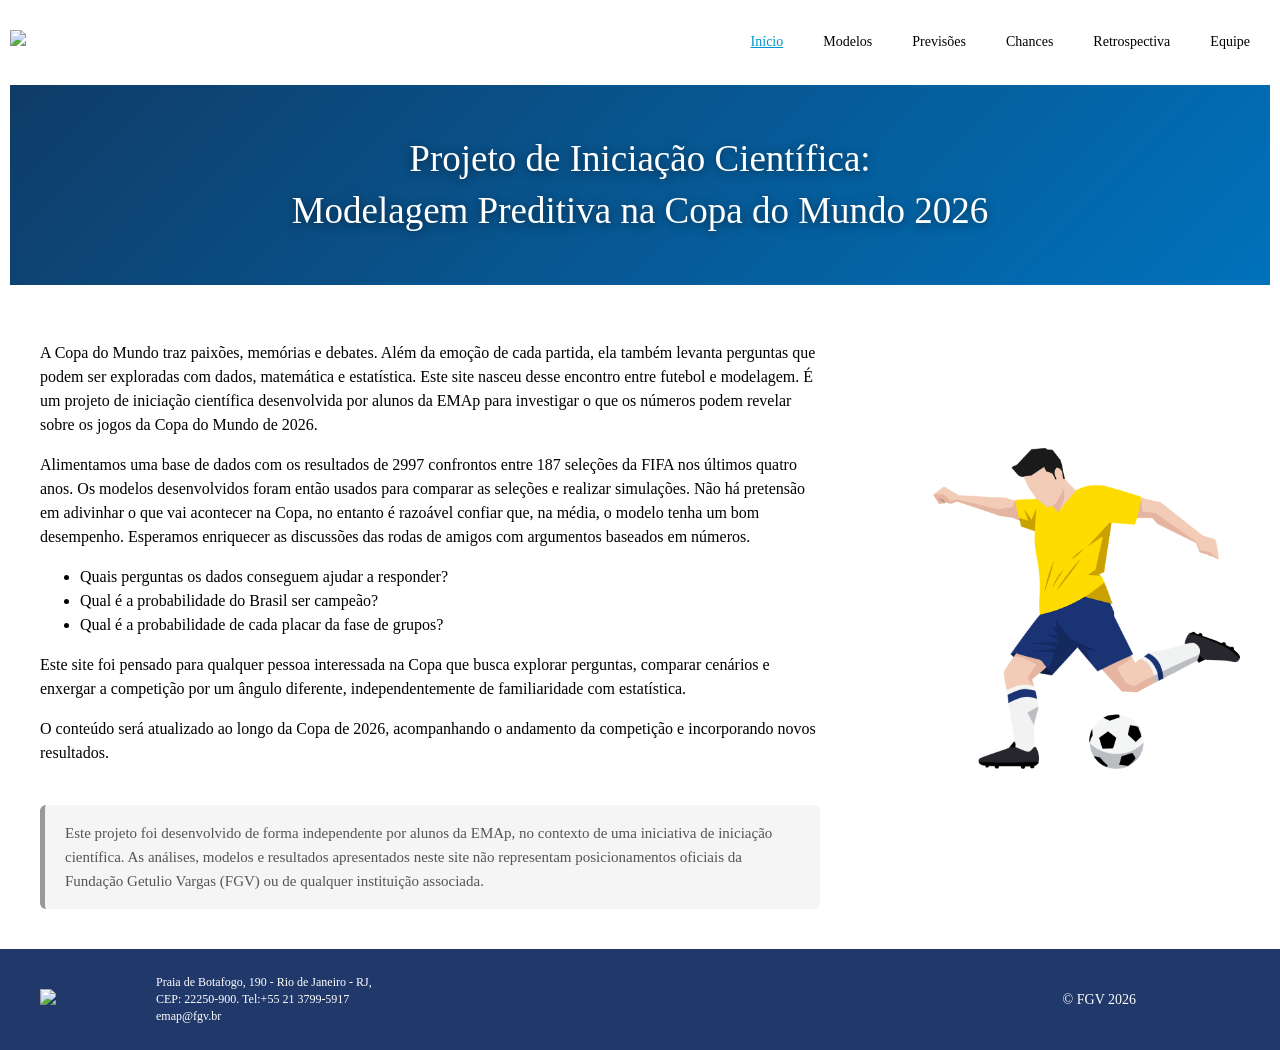
==== commit 509060bb: "Add Models Texts and Index Image" ====
--- a/docs/index.html
+++ b/docs/index.html
@@ -19,6 +19,26 @@
 
             gtag('config', 'UA-119803899-1');
         </script>
+        <style>
+            #barra-lateral-direita {
+                width: clamp(200px, 24vw, 360px);
+                flex-shrink: 1;
+                align-items: center;
+            }
+
+            #barra-lateral-direita img {
+                width: 100%;
+                height: 100%;
+                object-fit: contain;
+                display: block;
+                margin-top: 40%;
+            }
+            @media (max-width: 1150px) {
+            #barra-lateral-direita {
+                display: none;
+            }
+        }
+        </style>
     </head>
 
     <body>
@@ -57,7 +77,7 @@
 
             <!-- Conteudo principal -->
             <div class="container">
-                <div id="conteudo">
+                <div id="conteudo" style="max-width: 780px;">
                     <div class="texto max-780 font-16">
                         <p> A Copa do Mundo traz paixões, memórias e debates. 
                             Além da emoção de cada partida, ela também levanta perguntas que podem ser exploradas com dados,
@@ -65,8 +85,8 @@
                             É um projeto de iniciação científica desenvolvida por alunos da EMAp para investigar
                             o que os números podem revelar sobre os jogos da Copa do Mundo de 2026.</p>
 
-                        <p> Alimentamos uma base de dados com os resultados de confrontos entre 187 seleções da FIFA
-                            nos últimos cinco anos. Os modelos desenvolvidos foram então usados para comparar as seleções e realizar simulações.
+                        <p> Alimentamos uma base de dados com os resultados de 2997 confrontos entre 187 seleções da FIFA
+                            nos últimos quatro anos. Os modelos desenvolvidos foram então usados para comparar as seleções e realizar simulações.
                             Não há pretensão em adivinhar o que vai acontecer na Copa, no entanto é razoável confiar que, na média,
                             o modelo tenha um bom desempenho. Esperamos enriquecer as discussões das rodas de amigos com argumentos baseados
                             em números. </p>
@@ -74,7 +94,7 @@
                         <ul>
                         <li> Quais perguntas os dados conseguem ajudar a responder?</li>
                         <li> Qual é a probabilidade do Brasil ser campeão?</li>
-                        <li> Qual é a probabilidade de cada placar na fase de grupos?</li>
+                        <li> Qual é a probabilidade de cada placar da fase de grupos?</li>
                         </ul>
 
                         <p> Este site foi pensado para qualquer pessoa interessada na Copa que busca explorar perguntas,
@@ -91,6 +111,11 @@
 
                     </div>
                 </div>
+
+                <div id="barra-lateral-direita" style="max-width: 360px;">
+                    <img src="images/soccer.png" alt="Copa do Mundo 2026">
+                </div>
+
             </div>
         </div>
         <!--Final do conteudo-->
--- a/docs/css/styles.css
+++ b/docs/css/styles.css
@@ -153,8 +153,208 @@
     }
 }
 
-/* mobile */
-
+
+/* mapa melhor classificação */
+/* mapa melhor campanha */
+
+#map {
+    width: 100%;
+    height: 420px; /* Altura reduzida para evitar rolagem excessiva */
+    background: #f8f9fa;
+    border-radius: 8px;
+    overflow: hidden;
+    box-shadow: 0 2px 5px rgba(0,0,0,.10);
+    position: relative;
+}
+
+@media (max-width: 940px) {
+    #map {
+        height: 320px; /* Mais baixo no celular para focar no conteúdo */
+    }
+}
+/* popup */
+
+.leaflet-popup-content{
+    margin:12px 14px;
+    line-height:1.5;
+}
+
+.leaflet-popup-content h3{
+    margin:0 0 8px;
+    font-size:16px;
+    color:#111827;
+}
+
+.leaflet-popup-content b{
+    color:#111827;
+}
+/* =========================
+   TOOLTIP
+========================= */
+
+.leaflet-tooltip {
+    background: #fff;
+    border: none;
+    border-radius: 10px;
+    padding: 8px 6px;
+    box-shadow: 0 3px 14px rgba(0,0,0,.14);
+    color: #111827;
+    
+    /* LARGURA E ALTURA FLEXÍVEIS */
+    width: auto;
+    min-width: 70px;
+    /* max-width: 220px;       Não deixa ficar largo demais */
+    max-height: 250px;      /* Não deixa ficar alto demais */
+    overflow-y: auto;       /* Se o texto for gigante, cria scroll interno */
+    
+    font-size: 11px;
+    line-height: 1.3;
+    pointer-events: none;
+    white-space: normal;    /* Força o texto a quebrar linha */
+    word-wrap: break-word;  /* Garante que palavras longas não vazem */
+}
+
+/* Garante que o conteúdo interno acompanhe a flexibilidade */
+.leaflet-tooltip div {
+    display: block;
+    width: 100%;
+}
+
+
+
+.leaflet-tooltip h3{
+    margin:0 0 2px;
+    font-size:10px;
+    /* font-weight:700; */
+}
+
+.leaflet-tooltip b{
+    font-size:10px;
+}
+
+.leaflet-tooltip:before{
+    display:none;
+}
+
+.leaflet-interactive{
+    outline:none !important;
+}
+
+.leaflet-interactive:focus{
+    outline:none !important;
+}
+
+path:focus{
+    outline:none !important;
+}
+
+svg path{
+    outline:none !important;
+}
+/* =========================
+   LABELS DOS PAÍSES
+========================= */
+
+/* .country-label{
+    background:none;
+    border:none;
+}
+
+.country-label span{
+
+    font-size:8px;
+    font-weight:400;
+
+    color:#7a7a7a;
+
+    white-space:nowrap;
+
+    pointer-events:none;
+
+    /* text-shadow:
+        0 0 2px #fff,
+        0 0 4px #fff,
+        0 0 6px #fff; 
+} */ 
+
+/* MOBILE */
+
+/* @media(max-width:940px){
+
+    .country-label span{
+        font-size:8px;
+    }
+} */
+
+
+
+/* Baixa o nível do container de controles (zoom e legenda) */
+.leaflet-top, 
+.leaflet-bottom {
+    z-index: 800 !important;
+}
+
+/* Garante que os panes do mapa (o desenho dos países) também fiquem abaixo */
+.leaflet-pane {
+    z-index: 400 !important;
+}
+
+/* =========================
+   LEGENDA COMPACTA E SOBREPOSTA
+========================= */
+
+.legend {
+    position: absolute; /* Faz a legenda flutuar sobre o mapa */
+    bottom: 5px;       /* Distância do fundo */
+    right: 10px;        /* Distância da direita */
+    z-index: 1000;      /* Garante que fique acima do mapa */
+    
+    background: rgba(255, 255, 255, 0.822); /* Leve transparência */
+    padding: 6px 8px;   /* Reduzido */
+    border-radius: 6px; /* Mais discreto */
+    box-shadow: 0 1px 5px rgba(0,0,0,0.2);
+    
+    font-size: 8.5px;   /* Menor para compactar */
+    display: grid;
+    grid-template-columns: repeat(3, auto);
+    gap: 4px 8px;       /* Espaço entre itens reduzido */
+    pointer-events: none; /* Evita que a legenda atrapalhe cliques no mapa atrás dela */
+}
+
+.legend-title {
+    grid-column: 1 / -1;
+    font-size: 9px;
+    font-weight: 700;   /* Negrito ajuda na leitura mesmo pequena */
+    margin-bottom: 0;   /* Colado nos itens */
+    color: #111827;
+    text-transform: uppercase;
+    letter-spacing: 0.5px;
+}
+
+.legend-item {
+    display: flex;
+    align-items: center;
+    gap: 4px;           /* Mais perto da cor */
+    white-space: nowrap;
+}
+
+.legend-color {
+    width: 8px;         /* Reduzido de 10px */
+    height: 8px;        /* Reduzido de 10px */
+    border-radius: 2px;
+}
+
+/* MOBILE */
+@media (max-width: 940px) {
+    .legend {
+        bottom: 5px;    /* Mais perto da borda no mobile */
+        right: 5px;
+        grid-template-columns: repeat(2, auto); /* Quebra em 2 colunas para não ficar larga */
+        font-size: 8px;
+        padding: 4px 6px;
+        gap: 2px 6px;
+    }
+}
 
 
 /*=================== BANNER ===========================*/
@@ -224,6 +424,7 @@
     max-width: 285px;
     width: 100%;
 }
+
 .menu-caixa > ul {
     padding: 0;
     margin: 0;
@@ -283,7 +484,7 @@
     font-size: 12px;
     color: #565656;
     font-family: gotham-medium;
-    margin-bottom: 10px;
+    margin-bottom: 20px;
 }
 .menu-expand {
     height: 277px;
@@ -2136,12 +2337,6 @@
    MEDIA QUERIES (CONSOLIDATED AT THE END FOR CORRECT CASCADE)
    ========================================================================== */
 
-@media (max-width: 1200px) {
-    .equipe-grid {
-        grid-template-columns: repeat(auto-fill, minmax(280px, 1fr));
-    }
-}
-
 @media (max-width: 1024px) {
     /* Header Optimization */
     header {
@@ -2224,25 +2419,6 @@
         margin: 10px auto;
     }
 
-    /* Banner Adjustments */
-    .banner-cabecalho.inicial {
-        min-height: 180px;
-    }
-    .texto-banner {
-        position: static;
-        transform: none;
-        font-size: 20px;
-        padding: 40px 20px;
-        width: 100%;
-        max-width: 100%;
-        left: auto;
-    }
-
-    /* Equipe Grid Stacking */
-    .equipe-grid {
-        grid-template-columns: 1fr !important;
-        gap: 25px;
-    }
     .membro-card {
         padding: 25px;
     }
@@ -2261,6 +2437,10 @@
     footer .container {
         flex-direction: column;
     }
+
+    .equipe-grid {
+        grid-template-columns: repeat(4, minmax(100px, 1fr));
+    }
 }
 
 @media (max-width: 900px) {
@@ -2278,6 +2458,11 @@
     }
     .contato-form-box {
         padding: 20px;
+    }
+
+    .equipe-grid {
+        grid-template-columns: repeat(3, minmax(0, 1fr));
+        gap: 15px;
     }
 }
 
@@ -2393,6 +2578,131 @@
     }
 }
 
+@media (max-width: 768px) {
+    .banner-cabecalho.inicial {
+        min-height: 140px; /* reduz bastante a altura */
+        padding: 10px 0;   /* evita “esticar” pelo conteúdo */
+    }
+
+    .banner-cabecalho {
+        min-height: 120px; /* reduz bastante a altura */
+        padding: 10px 0;   /* evita “esticar” pelo conteúdo */
+    }
+
+    .texto-banner.inicial {
+        font-size: 24px;   /* menor proporcionalmente */
+        line-height: 1.25; /* melhora quebra de linha */
+        padding: 0 15px;
+    }
+
+    .texto-banner{
+        font-size: 24px;   /* menor proporcionalmente */
+        line-height: 1.25; /* melhora quebra de linha */
+        padding: 0 15px;
+    }
+
+    .max-780 {
+        max-width: 100%;   /* ocupa melhor a tela */
+        padding: 0 18px;   /* margem lateral confortável */
+    }
+
+    .font-16 {
+        font-size: 15px;   /* levemente menor */
+        line-height: 1.6;  /* melhora leitura */
+    }
+
+    #conteudo p {
+        margin-bottom: 16px; /* separa melhor blocos de texto */
+    }
+
+    .membro-info strong {
+        font-size: 13px;
+        line-height: 1;
+    }
+
+    .membro-foto img {
+        width: 100px;
+        height: 150px;
+    }
+    .membro-card {
+    padding: 10px;
+    }
+}
+
+@media (max-width: 480px) {
+    .banner-cabecalho.inicial {
+        min-height: 120px;
+        padding: 15px 0;
+    }
+
+    .banner-cabecalho {
+        min-height: 100px;
+        padding: 15px 0;
+    }
+
+    .texto-banner {
+        font-size: 18px;   /* menor proporcionalmente */
+        line-height: 1.25; /* melhora quebra de linha */
+        padding: 0 15px;
+    }
+
+    
+    .texto-banner.inicial {
+        font-size: 18px;   /* menor proporcionalmente */
+        line-height: 1.25; /* melhora quebra de linha */
+        padding: 0 15px;
+    }
+
+    .max-780 {
+        max-width: 100%;
+        padding: 0 14px; /* um pouco menor que tablet */
+    }
+
+    .font-16 {
+        font-size: 14px;   /* mais compacto */
+        line-height: 1.6;
+    }
+
+    #conteudo p {
+        margin-bottom: 14px;
+    }
+
+    #conteudo ul {
+        padding-left: 18px;
+    }
+
+    #conteudo li {
+        font-size: 14px;
+        margin-bottom: 6px;
+    }
+
+    .disclaimer {
+        font-size: 13px;
+        padding: 12px 14px;
+        line-height: 1.5;
+    }
+
+    .equipe-grid {
+        grid-template-columns: repeat(2, minmax(0, 1fr));
+        gap: 25px;
+    }
+
+    .membro-info strong {
+        font-size: 13px;
+        line-height: 1;
+    }
+
+    .membro-foto img {
+        width: 100px;
+        height: 150px;
+    }
+
+    .membro-card {
+    padding: 15px;
+    }
+}
+
+
 @media (max-width: 380px) {
     .ball-award-grid {
         gap: 6px;
@@ -2436,10 +2746,17 @@
     .card-back-item strong {
         font-size: 9.8px;
     }
+
+    .equipe-grid {
+        grid-template-columns: repeat(1, minmax(0, 1fr));
+        gap: 25px;
+    }
 }
 
 @media (prefers-color-scheme: light) and (max-width: 768px) {
     .menu-toggle span {
         background-color: #0f3c68;
     }
-}+}
+
+
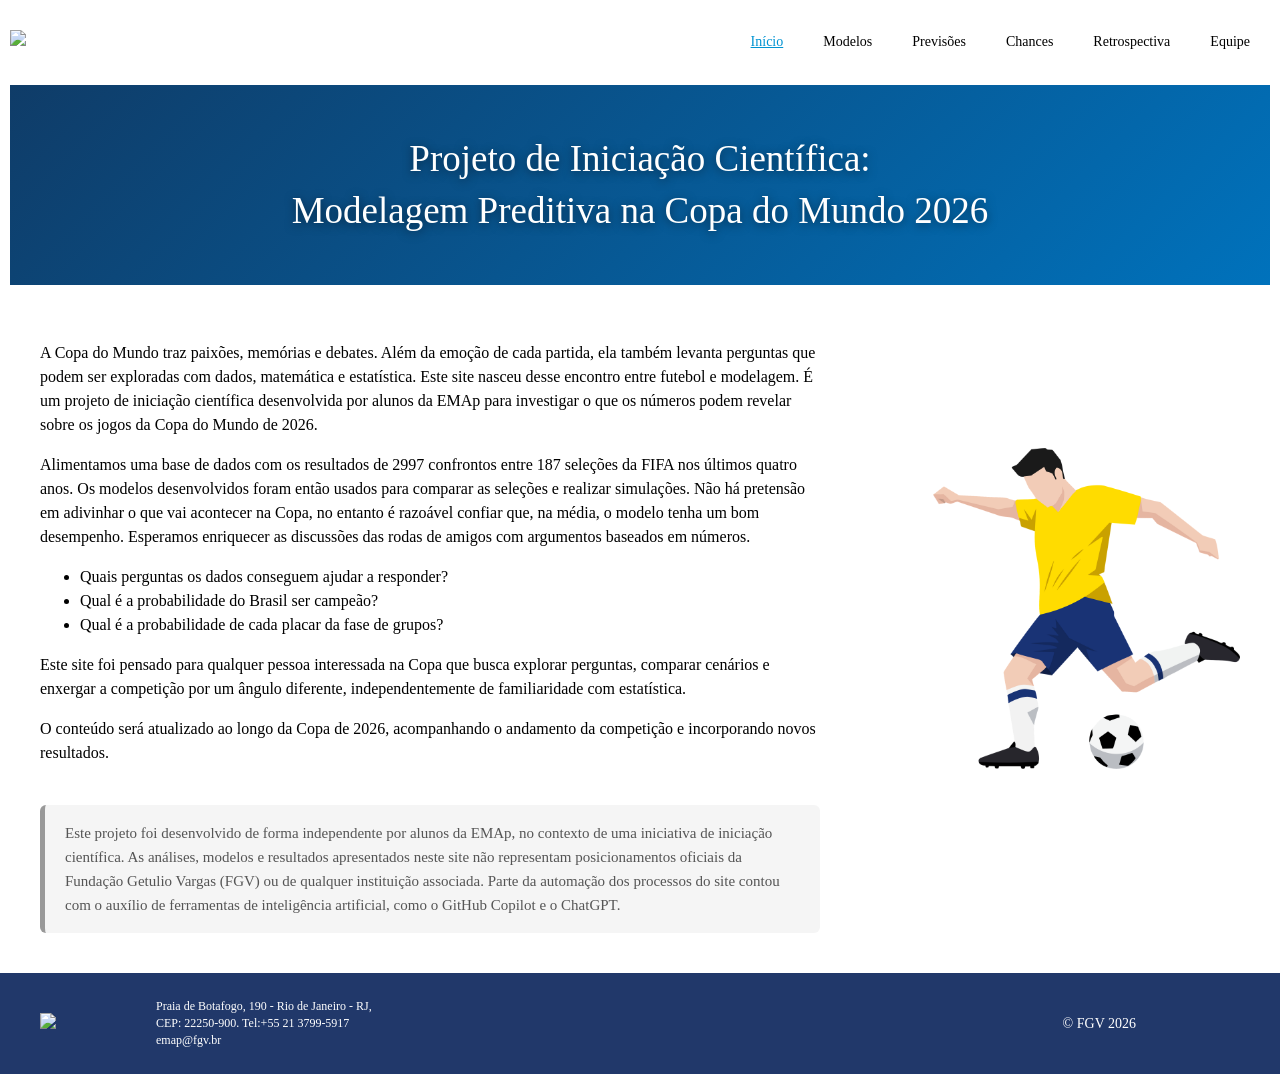
==== commit b0fa6266: "Delete 2022 Cup Files and Fix Texts" ====
--- a/docs/index.html
+++ b/docs/index.html
@@ -106,7 +106,9 @@
 
                         <div class="disclaimer">
                         Este projeto foi desenvolvido de forma independente por alunos da EMAp, no contexto de uma iniciativa de iniciação científica.
-                        As análises, modelos e resultados apresentados neste site não representam posicionamentos oficiais da Fundação Getulio Vargas (FGV) ou de qualquer instituição associada.
+                        As análises, modelos e resultados apresentados neste site não representam posicionamentos oficiais da Fundação Getulio Vargas (FGV)
+                        ou de qualquer instituição associada. Parte da automação dos processos do site contou com o auxílio de ferramentas
+                        de inteligência artificial, como o GitHub Copilot e o ChatGPT.
                         </div>   
 
                     </div>
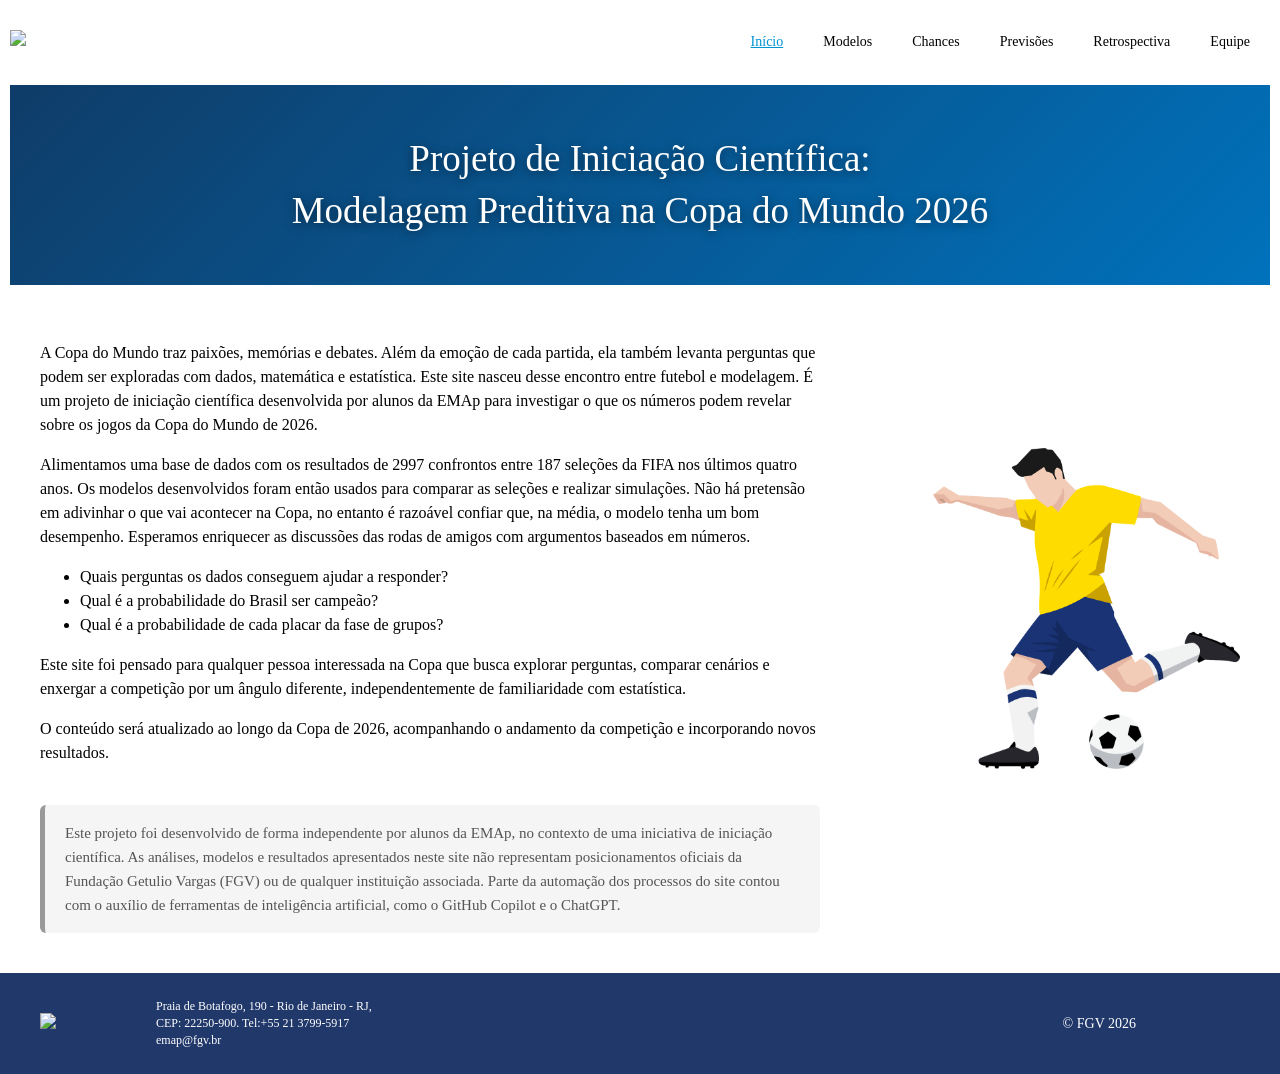
==== commit 15b7e9df: "Add chaveamento to chances.html" ====
--- a/docs/index.html
+++ b/docs/index.html
@@ -60,10 +60,20 @@
                         <ul>
                             <li class="active"> <a href="index.html">Início</a></li>
                             <li><a href="modelos.html">Modelos</a></li>
+                            <li><a href="chances.html">Chances</a></li>
                             <li><a href="previsoes.html">Previsões</a></li>
-                            <li><a href="chances.html">Chances</a></li>
                             <li><a href="vis.html">Retrospectiva</a></li>
                             <li><a href="equipe.html">Equipe</a></li>
+                            <!--<li class="dropdown">
+                                <a href="#" class="dropdown-link">
+                                    Outros
+                                </a>
+
+                                <ul class="submenu">
+                                    <li><a href="equipe.html">Equipe</a></li>
+                                    <li><a href="midia.html">Na Mídia</a></li>
+                                </ul>
+                            </li>-->
                         </ul>
                     </nav>
                 </div>
--- a/docs/css/styles.css
+++ b/docs/css/styles.css
@@ -114,31 +114,35 @@
     font-family: gotham-bold;
    text-decoration: underline;
 }
-.menu > ul > li:hover ul{
+.menu > ul > li:hover > ul {
     display: block;
 }
-.menu > ul > li > ul {
+
+/* Dropdowns antigos, caso existam em outras páginas */
+.menu > ul > li:not(.dropdown) > ul {
     padding: 0;
     margin: 0;
-    position:absolute;
-    bottom:-102px;
-    left:0;
+    position: absolute;
+    bottom: -102px;
+    left: 0;
     background: #f9f9f9;
     z-index: 99;
     width: 220px;
     display: none;
 }
-.menu > ul > li > ul > li{
+
+.menu > ul > li:not(.dropdown) > ul > li {
     list-style: none;
     border-bottom: 1px solid #ccc;
 }
-.menu > ul > li > ul > li > a{
+
+.menu > ul > li:not(.dropdown) > ul > li > a {
     text-decoration: none;
     padding: 12px 40px 12px 12px;
     display: block;
     font-size: 13px;
-    color:#000;
-    background: url("../images/seta-lateral-black.png")no-repeat 90% center;
+    color: #000;
+    background: url("../images/seta-lateral-black.png") no-repeat 90% center;
 }
 .menu > ul > li > ul > li.last{
     border: none;
@@ -919,13 +923,49 @@
 }
 
 .membro-foto a {
-    grid-row: 4;
-    display: block;
+    display: flex;
+    align-items: center;
+    justify-content: center;
+    gap: 6px;
+    margin-top: 10px;
     font-size: 12px;
-    line-height: 1;
-    word-break: break-word;
-}
-
+    color: #5c84c9;
+    text-decoration: none;
+    flex-wrap: wrap;
+}
+
+/* Ícone de email */
+.membro-foto a img {
+    width: 24px;
+    height: 24px;
+    object-fit: contain;
+    flex-shrink: 0;
+}
+
+/* Mobile */
+@media (max-width: 768px) {
+    .membro-foto a {
+        font-size: 12px;
+        gap: 5px;
+        flex-wrap: wrap;
+        text-align: center;
+    }
+
+    .membro-foto a span {
+        word-break: break-word;
+        overflow-wrap: anywhere;
+    }
+
+    .membro-foto a img {
+        width: 18px;
+        height: 18px;
+    }
+
+    /* emails longos */
+    .email-link.email-long {
+        font-size: 10px;
+    }
+}
 
 /* ══════════════════════════════════════
     ESTATÍSTICAS e CHAVEAMENTO 
@@ -1912,11 +1952,6 @@
     }
 }
 
-@media (max-width: 380px) {
-    .history-thumb-grid {
-        grid-template-columns: repeat(3, minmax(0, 1fr));
-    }
-}
 
 @media (min-width: 769px) {
     #mascots-grid,
@@ -2751,6 +2786,11 @@
         grid-template-columns: repeat(1, minmax(0, 1fr));
         gap: 25px;
     }
+
+    /* emails longos */
+    .email-link.email-long {
+        font-size: 12px;
+    }
 }
 
 @media (prefers-color-scheme: light) and (max-width: 768px) {
@@ -2759,4 +2799,69 @@
     }
 }
 
-
+/* Dropdown "Outros" */
+
+.menu ul li.dropdown {
+    position: relative;
+}
+
+.dropdown-link {
+    display: inline-block;
+    line-height: 1.4;
+}
+
+.submenu {
+    display: none;
+    position: absolute;
+
+    top: 30px;
+    bottom: auto;
+    left: 50%;
+    transform: translateX(-50%);
+
+    background-color: #ffffff;
+    width: 135px;
+    min-width: 135px;
+
+    list-style: none;
+    margin: 0;
+    padding: 0;
+
+    z-index: 9999;
+}
+
+.dropdown:hover .submenu,
+.dropdown:focus-within .submenu {
+    display: block;
+}
+
+.submenu li {
+    width: 100%;
+    margin: 0;
+    padding: 0;
+}
+
+.submenu li a {
+    display: block;
+    padding: 12px 16px;
+
+    color: #000000;
+    background-color: #ffffff;
+    text-decoration: none;
+
+    font-family: 'gotham-book', sans-serif;
+    font-size: 14px;
+    font-weight: 400;
+
+    white-space: nowrap;
+}
+
+.submenu li + li a {
+    border-top: 1px solid #d0d0d0;
+}
+
+.submenu li a:hover {
+    background-color: #eeeeee;
+}
+
+
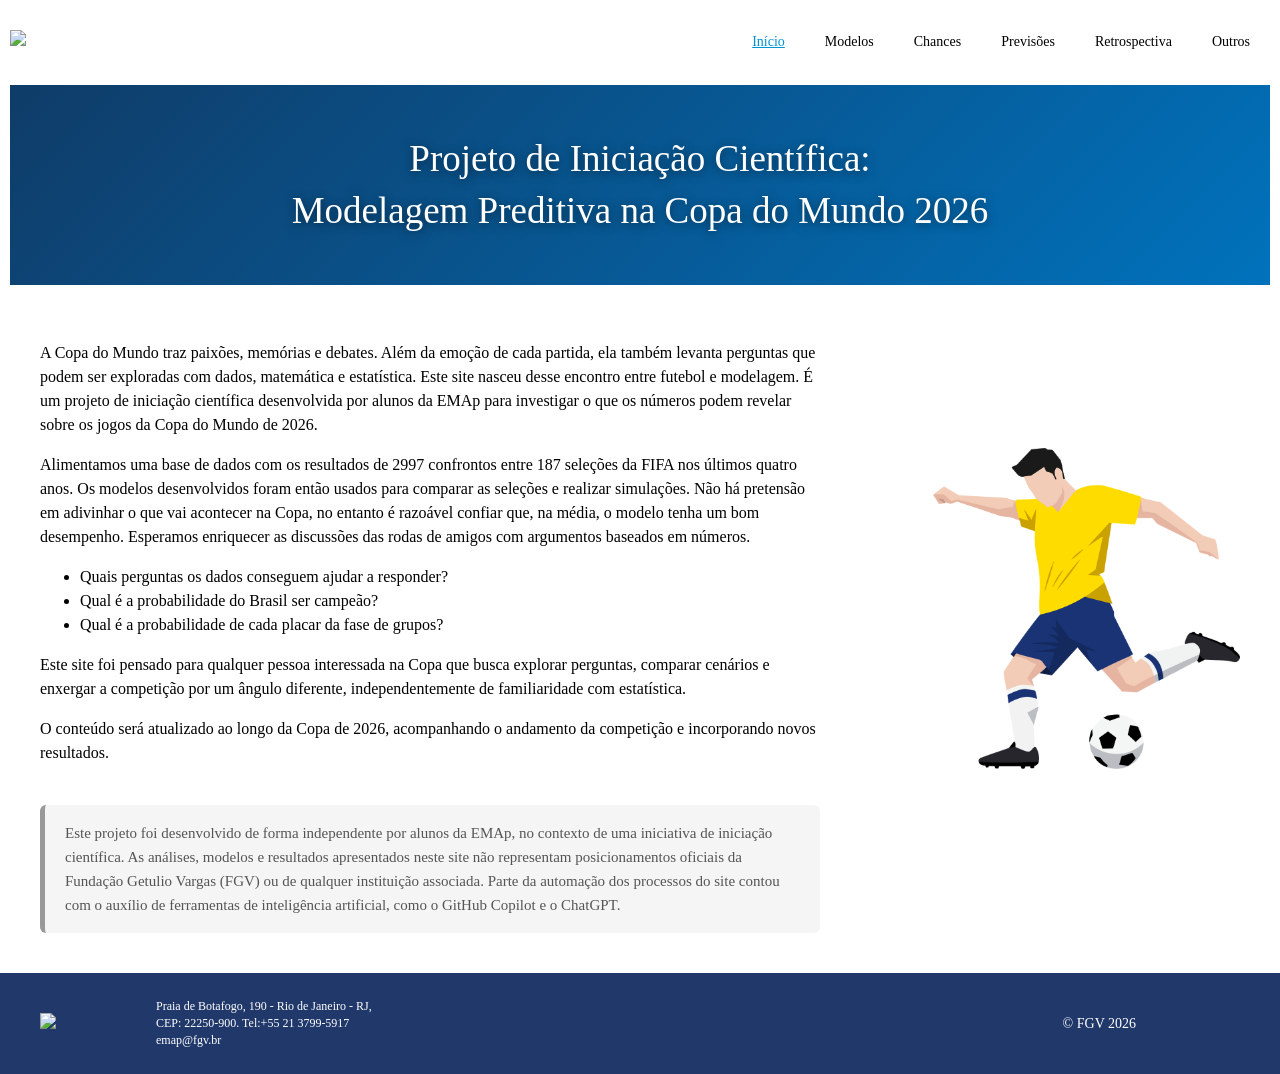
==== commit e3dfdebf: "Add midia.html e fix Argelia Flag" ====
--- a/docs/index.html
+++ b/docs/index.html
@@ -63,8 +63,8 @@
                             <li><a href="chances.html">Chances</a></li>
                             <li><a href="previsoes.html">Previsões</a></li>
                             <li><a href="vis.html">Retrospectiva</a></li>
-                            <li><a href="equipe.html">Equipe</a></li>
-                            <!--<li class="dropdown">
+                            <!--<li><a href="equipe.html">Equipe</a></li>-->
+                            <li class="dropdown">
                                 <a href="#" class="dropdown-link">
                                     Outros
                                 </a>
@@ -73,7 +73,7 @@
                                     <li><a href="equipe.html">Equipe</a></li>
                                     <li><a href="midia.html">Na Mídia</a></li>
                                 </ul>
-                            </li>-->
+                            </li>
                         </ul>
                     </nav>
                 </div>
--- a/docs/css/styles.css
+++ b/docs/css/styles.css
@@ -25,18 +25,27 @@
 *{
     box-sizing: border-box;
 }
-body{
+html,
+body {
+    min-height: 100%;
+}
+
+body {
     margin: 0;
     font-family: 'gotham-book';
     line-height: 1.4;
     overflow-x: hidden;
+
+    min-height: 100vh;
+    display: flex;
+    flex-direction: column;
 }
 img {
     max-width: 100%;
     height: auto;
 }
-.page{
-    flex: 1;
+.page {
+    flex: 1 0 auto;
     max-width: 1260px;
     width: 100%;
     margin: 0 auto;
@@ -982,7 +991,6 @@
 
 
 /* EDITION BADGE */
-
 .edition-badge {
   display: grid;
   grid-template-columns: 1fr auto 1fr;
@@ -2323,7 +2331,9 @@
     margin: 0 auto;
     /*max-width: 1260px;*/
     width: 100%;
-}
+    flex-shrink: 0;
+}
+
 #footer .container{
     display: flex; 
     margin: 0 auto;
@@ -2367,6 +2377,90 @@
 .flourish-footer {
   display: none !important;
 }*/
+
+.chances-section-tabs {
+    display: flex;
+    align-items: flex-end;
+    gap: 24px;
+    width: 100%;
+    margin: 20px 0 15px;
+    border-bottom: 2px solid var(--soft-border);
+    padding-bottom: 5px;
+}
+
+.chances-section-tab {
+    position: relative;
+    border: 0;
+    background: transparent;
+    padding: 0 0 6px;
+    cursor: pointer;
+    font-size: 14px;
+    font-weight: 800;
+    color: var(--muted);
+    font-family: 'gotham-bold', 'gotham-book', sans-serif;
+    text-transform: uppercase;
+    letter-spacing: 1px;
+
+    transition: color .15s ease;
+}
+
+.chances-section-tab:hover {
+    color: var(--text-blue);
+}
+
+.chances-section-tab.active {
+    color: var(--text-blue);
+}
+
+.chances-section-tab.active::after {
+    content: '';
+    position: absolute;
+    left: 0;
+    right: 0;
+    bottom: -7px;
+    height: 3px;
+    background: #f0c040;
+    border-radius: 999px;
+}
+
+.chances-view-panel {
+    display: none;
+}
+
+.chances-view-panel.active {
+    display: block;
+}
+
+@media (max-width: 600px) {
+    .chances-section-tabs {
+        display: grid;
+        grid-template-columns: repeat(3, minmax(0, 1fr));
+        gap: 0;
+        width: 100%;
+        margin-top: 22px;
+        overflow: hidden;
+        padding-bottom: 5px;
+    }
+
+    .chances-section-tab {
+        width: 100%;
+        min-width: 0;
+        max-width: none;
+        padding: 0 4px 6px;
+        font-size: clamp(11px, 2.2vw, 11px);
+        line-height: 1.15;
+        letter-spacing: 0.2px;
+        white-space: normal;
+        text-align: center;
+        justify-self: stretch;
+    }
+
+    .chances-section-tab.active::after {
+        left: 0;
+        right: 0;
+    }
+}
+
 
 /* ==========================================================================
    MEDIA QUERIES (CONSOLIDATED AT THE END FOR CORRECT CASCADE)
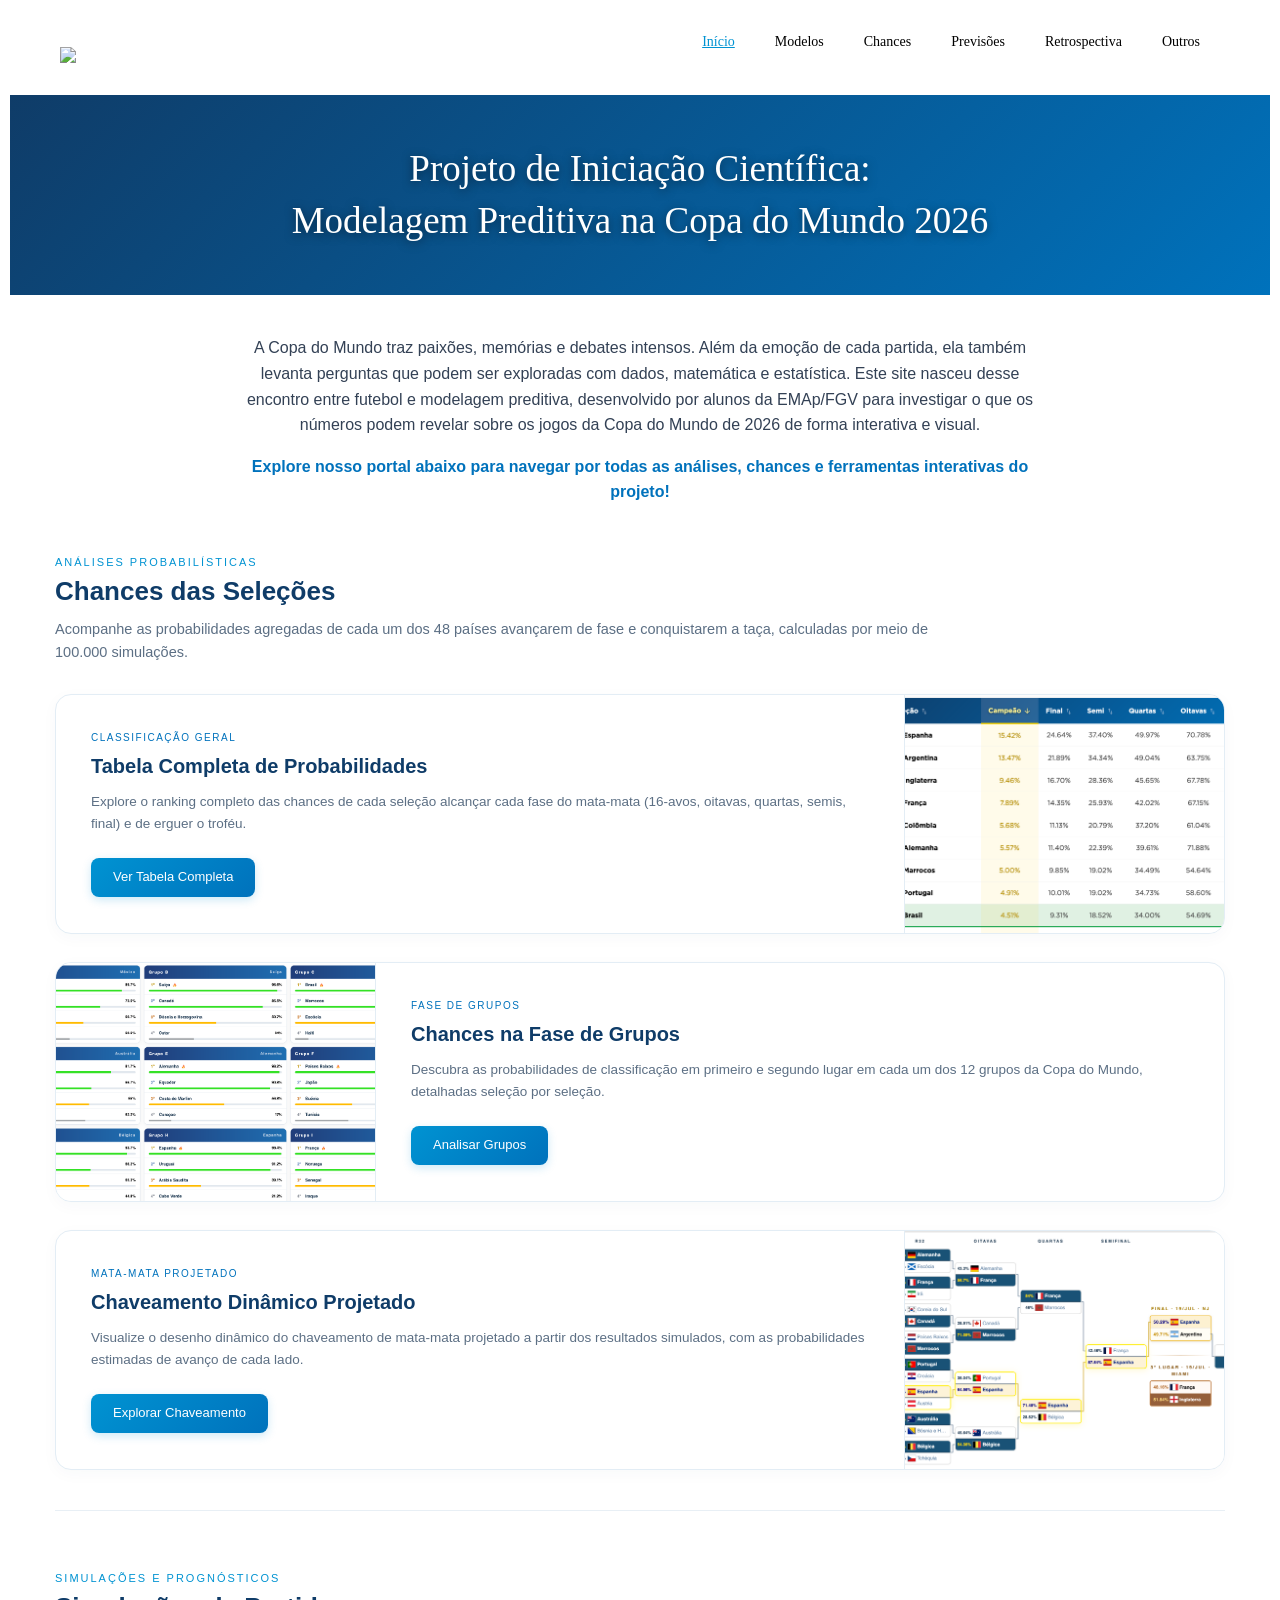
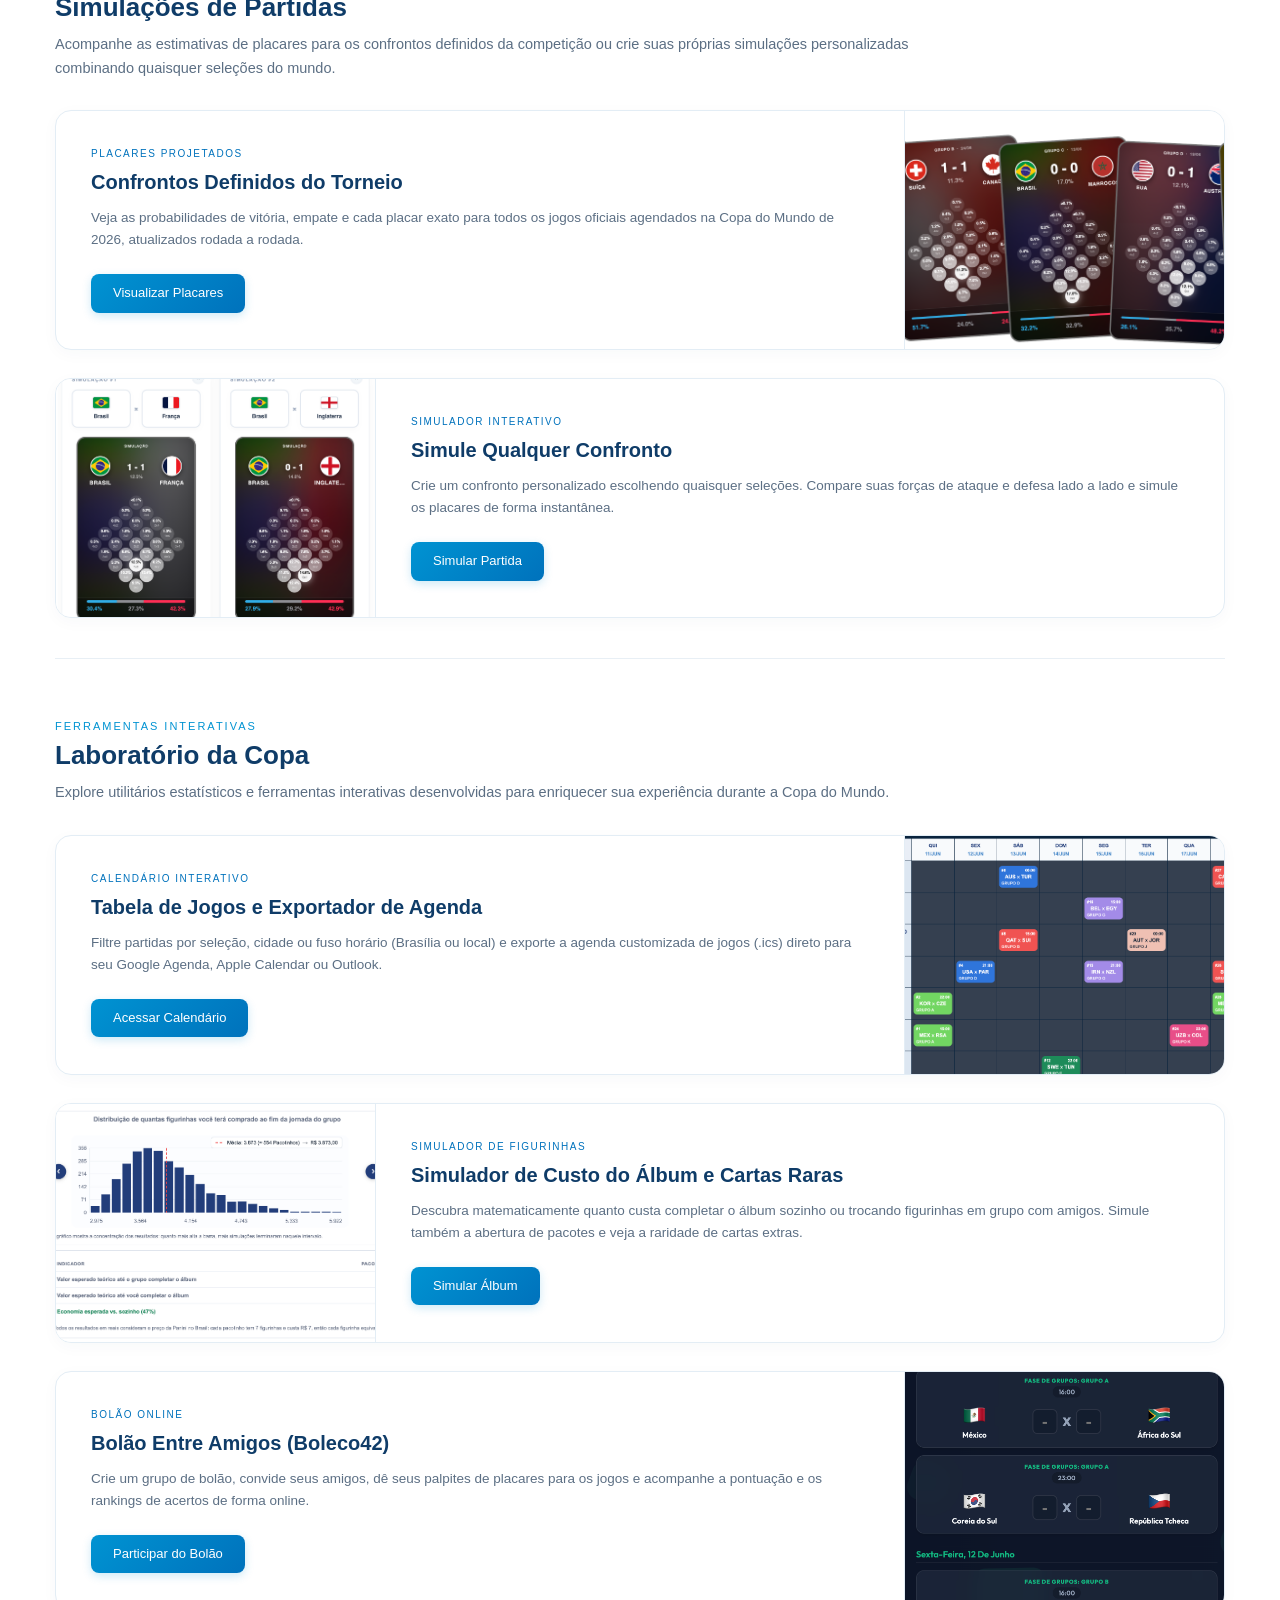
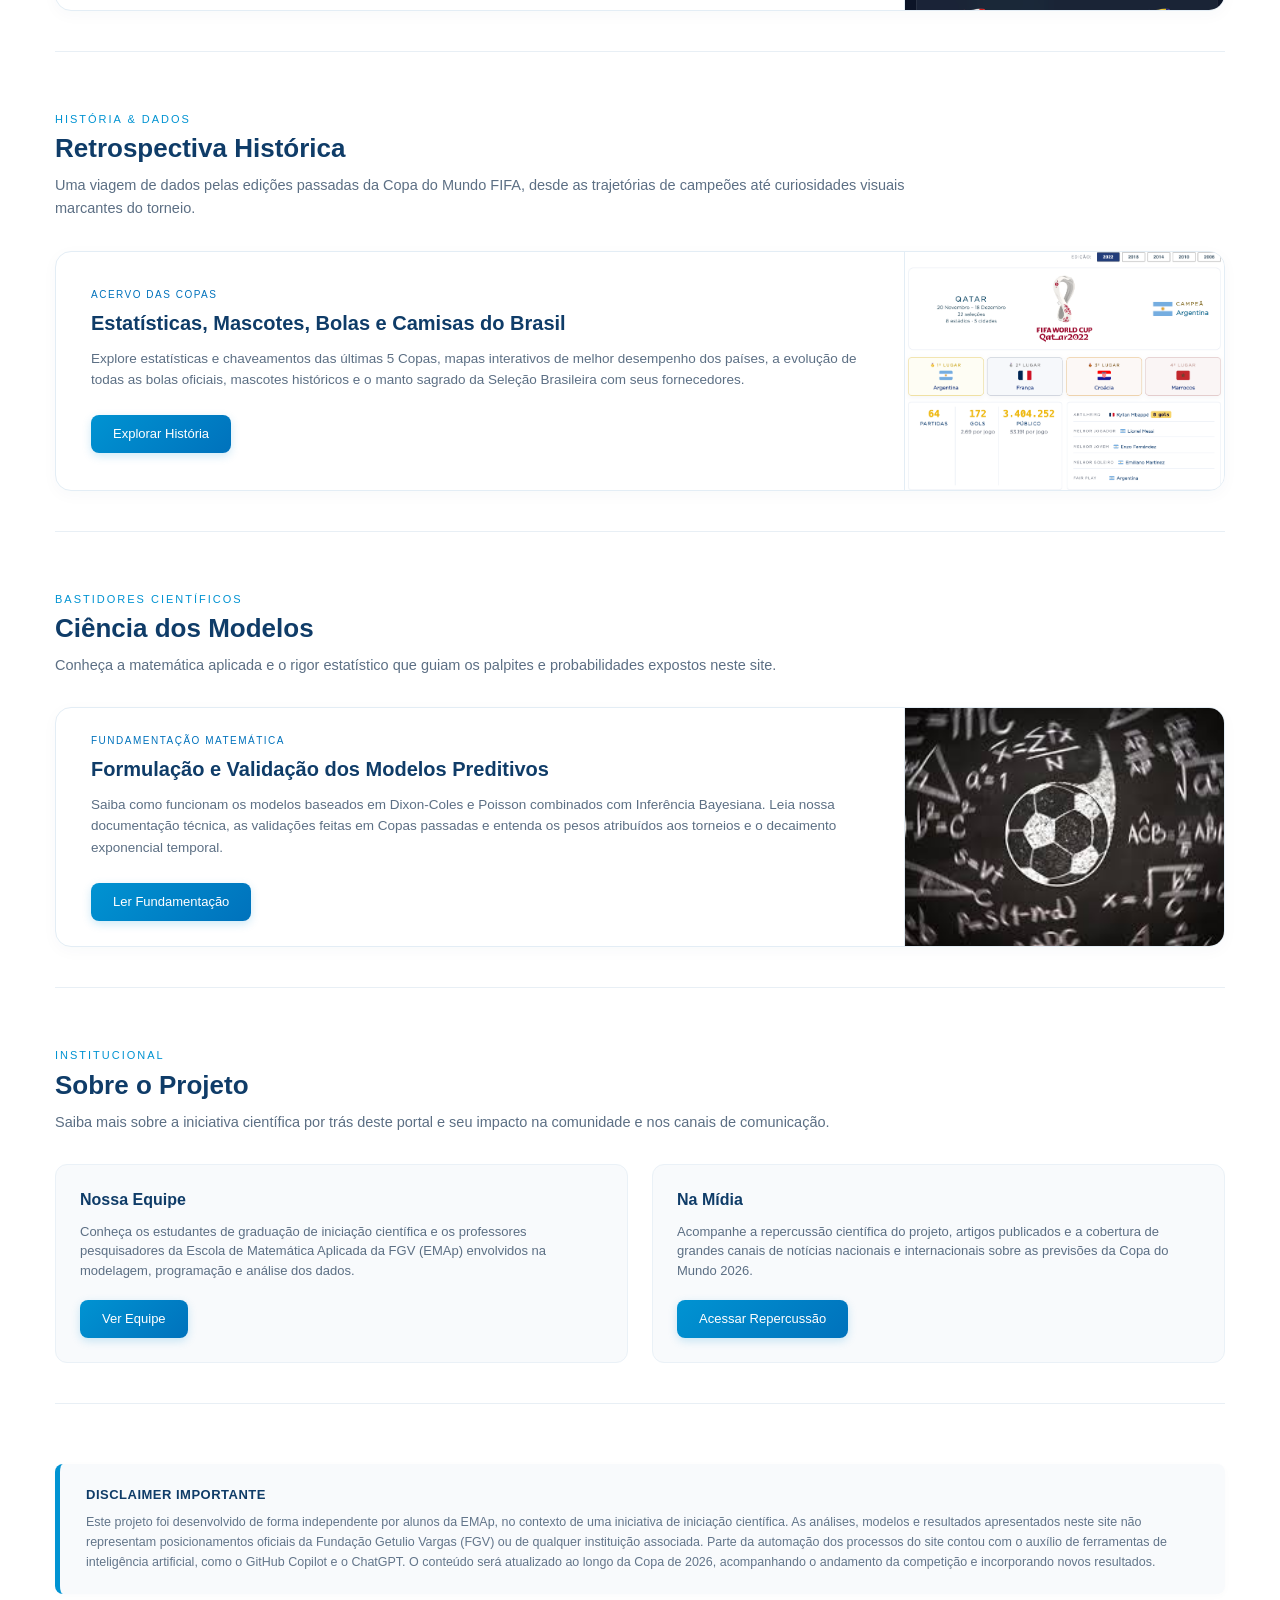
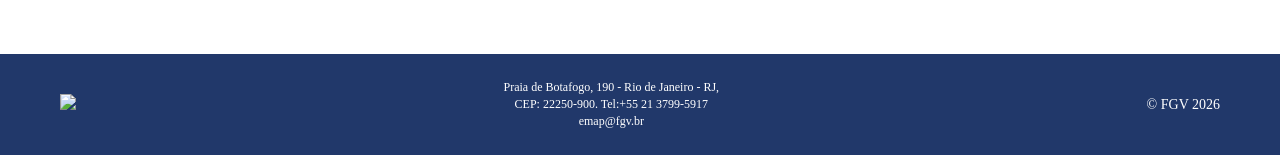
==== commit 1349eafe: "feat: reformula pagina inicial em portal de conteudo e ajusta formato dos cards e imagens" ====
--- a/docs/index.html
+++ b/docs/index.html
@@ -85,47 +85,227 @@
                 <div class="texto-banner inicial">Projeto de Iniciação Científica:<br>Modelagem Preditiva na Copa do Mundo 2026</div>
             </div>
 
-            <!-- Conteudo principal -->
-            <div class="container">
-                <div id="conteudo" style="max-width: 780px;">
-                    <div class="texto max-780 font-16">
-                        <p> A Copa do Mundo traz paixões, memórias e debates. 
-                            Além da emoção de cada partida, ela também levanta perguntas que podem ser exploradas com dados,
-                            matemática e estatística. Este site nasceu desse encontro entre futebol e modelagem.
-                            É um projeto de iniciação científica desenvolvida por alunos da EMAp para investigar
-                            o que os números podem revelar sobre os jogos da Copa do Mundo de 2026.</p>
-
-                        <p> Alimentamos uma base de dados com os resultados de 2997 confrontos entre 187 seleções da FIFA
-                            nos últimos quatro anos. Os modelos desenvolvidos foram então usados para comparar as seleções e realizar simulações.
-                            Não há pretensão em adivinhar o que vai acontecer na Copa, no entanto é razoável confiar que, na média,
-                            o modelo tenha um bom desempenho. Esperamos enriquecer as discussões das rodas de amigos com argumentos baseados
-                            em números. </p>
-
-                        <ul>
-                        <li> Quais perguntas os dados conseguem ajudar a responder?</li>
-                        <li> Qual é a probabilidade do Brasil ser campeão?</li>
-                        <li> Qual é a probabilidade de cada placar da fase de grupos?</li>
-                        </ul>
-
-                        <p> Este site foi pensado para qualquer pessoa interessada na Copa que busca explorar perguntas,
-                            comparar cenários e enxergar a competição por um ângulo diferente, independentemente de familiaridade com estatística.
-                        </p>
+            <!-- Conteúdo principal do Portal -->
+            <div class="portal-container" style="margin-top: 40px;">
+                
+                <!-- INTRODUÇÃO / BOAS VINDAS -->
+                <div style="margin-bottom: 50px; text-align: center;">
+                    <div style="max-width: 800px; margin: 0 auto; font-family: 'gotham-book', sans-serif; font-size: 16px; line-height: 1.6; color: #334155;">
+                        <p>A Copa do Mundo traz paixões, memórias e debates intensos. Além da emoção de cada partida, ela também levanta perguntas que podem ser exploradas com dados, matemática e estatística. Este site nasceu desse encontro entre futebol e modelagem preditiva, desenvolvido por alunos da EMAp/FGV para investigar o que os números podem revelar sobre os jogos da Copa do Mundo de 2026 de forma interativa e visual.</p>
+                        <p style="margin-top: 15px; font-weight: bold; color: #0072bc;">Explore nosso portal abaixo para navegar por todas as análises, chances e ferramentas interativas do projeto!</p>
+                    </div>
+                </div>
+
+                <!-- 1. CATEGORIA: CHANCES DAS SELEÇÕES -->
+                <section class="portal-section" id="portal-chances">
+                    <div class="portal-section-header">
+                        <span class="portal-category-eyebrow">Análises Probabilísticas</span>
+                        <h3 class="portal-category-title">Chances das Seleções</h3>
+                        <p class="portal-category-desc">Acompanhe as probabilidades agregadas de cada um dos 48 países avançarem de fase e conquistarem a taça, calculadas por meio de 100.000 simulações.</p>
+                    </div>
+                    <div class="portal-cards-list">
+                        <!-- Sub-page A: Tabela Completa -->
+                        <article class="portal-card">
+                            <div class="portal-card-content">
+                                <span class="portal-eyebrow">Classificação Geral</span>
+                                <h4 class="portal-card-title">Tabela Completa de Probabilidades</h4>
+                                <p class="portal-card-desc">Explore o ranking completo das chances de cada seleção alcançar cada fase do mata-mata (16-avos, oitavas, quartas, semis, final) e de erguer o troféu.</p>
+                                <a href="chances.html#ranking" class="portal-btn">Ver Tabela Completa</a>
+                            </div>
+                            <div class="portal-card-img-wrap">
+                                <img src="images/portal/tabela_de_chances.png" alt="Tabela de Chances" class="portal-card-img">
+                            </div>
+                        </article>
+
+                        <!-- Sub-page B: Fase de Grupos -->
+                        <article class="portal-card">
+                            <div class="portal-card-content">
+                                <span class="portal-eyebrow">Fase de Grupos</span>
+                                <h4 class="portal-card-title">Chances na Fase de Grupos</h4>
+                                <p class="portal-card-desc">Descubra as probabilidades de classificação em primeiro e segundo lugar em cada um dos 12 grupos da Copa do Mundo, detalhadas seleção por seleção.</p>
+                                <a href="chances.html#groups-phase" class="portal-btn">Analisar Grupos</a>
+                            </div>
+                            <div class="portal-card-img-wrap">
+                                <img src="images/portal/fase_de_grupos.png" alt="Chances na Fase de Grupos" class="portal-card-img">
+                            </div>
+                        </article>
+
+                        <!-- Sub-page C: Chaveamento Projetado -->
+                        <article class="portal-card">
+                            <div class="portal-card-content">
+                                <span class="portal-eyebrow">Mata-Mata Projetado</span>
+                                <h4 class="portal-card-title">Chaveamento Dinâmico Projetado</h4>
+                                <p class="portal-card-desc">Visualize o desenho dinâmico do chaveamento de mata-mata projetado a partir dos resultados simulados, com as probabilidades estimadas de avanço de cada lado.</p>
+                                <a href="chances.html#bracket" class="portal-btn">Explorar Chaveamento</a>
+                            </div>
+                            <div class="portal-card-img-wrap">
+                                <img src="images/portal/mata_mata.png" alt="Chaveamento Projetado" class="portal-card-img">
+                            </div>
+                        </article>
+                    </div>
+                </section>
+
+                <!-- 2. CATEGORIA: SIMULAÇÕES DE JOGOS -->
+                <section class="portal-section" id="portal-simulacoes">
+                    <div class="portal-section-header">
+                        <span class="portal-category-eyebrow">Simulações e Prognósticos</span>
+                        <h3 class="portal-category-title">Simulações de Partidas</h3>
+                        <p class="portal-category-desc">Acompanhe as estimativas de placares para os confrontos definidos da competição ou crie suas próprias simulações personalizadas combinando quaisquer seleções do mundo.</p>
+                    </div>
+                    <div class="portal-cards-list">
+                        <!-- Sub-page A: Confrontos Definidos -->
+                        <article class="portal-card">
+                            <div class="portal-card-content">
+                                <span class="portal-eyebrow">Placares Projetados</span>
+                                <h4 class="portal-card-title">Confrontos Definidos do Torneio</h4>
+                                <p class="portal-card-desc">Veja as probabilidades de vitória, empate e cada placar exato para todos os jogos oficiais agendados na Copa do Mundo de 2026, atualizados rodada a rodada.</p>
+                                <a href="previsoes.html#confrontos" class="portal-btn">Visualizar Placares</a>
+                            </div>
+                            <div class="portal-card-img-wrap">
+                                <img src="images/portal/placares_projetados.png" alt="Confrontos Definidos" class="portal-card-img">
+                            </div>
+                        </article>
                         
-                        <p>
-                        O conteúdo será atualizado ao longo da Copa de 2026, acompanhando o andamento da competição e incorporando novos resultados.</p>
-
-                        <div class="disclaimer">
-                        Este projeto foi desenvolvido de forma independente por alunos da EMAp, no contexto de uma iniciativa de iniciação científica.
-                        As análises, modelos e resultados apresentados neste site não representam posicionamentos oficiais da Fundação Getulio Vargas (FGV)
-                        ou de qualquer instituição associada. Parte da automação dos processos do site contou com o auxílio de ferramentas
-                        de inteligência artificial, como o GitHub Copilot e o ChatGPT.
-                        </div>   
-
-                    </div>
-                </div>
-
-                <div id="barra-lateral-direita" style="max-width: 360px;">
-                    <img src="images/soccer.png" alt="Copa do Mundo 2026">
+                        <!-- Sub-page B: Simule um Confronto -->
+                        <article class="portal-card">
+                            <div class="portal-card-content">
+                                <span class="portal-eyebrow">Simulador Interativo</span>
+                                <h4 class="portal-card-title">Simule Qualquer Confronto</h4>
+                                <p class="portal-card-desc">Crie um confronto personalizado escolhendo quaisquer seleções. Compare suas forças de ataque e defesa lado a lado e simule os placares de forma instantânea.</p>
+                                <a href="previsoes.html#simulado" class="portal-btn">Simular Partida</a>
+                            </div>
+                            <div class="portal-card-img-wrap">
+                                <img src="images/portal/confrontos_simulados.png" alt="Simule um Confronto" class="portal-card-img">
+                            </div>
+                        </article>
+                    </div>
+                </section>
+
+                <!-- 3. CATEGORIA: LABORATÓRIO DA COPA (FERRAMENTAS INTERATIVAS) -->
+                <section class="portal-section" id="portal-laboratorio">
+                    <div class="portal-section-header">
+                        <span class="portal-category-eyebrow">Ferramentas Interativas</span>
+                        <h3 class="portal-category-title">Laboratório da Copa</h3>
+                        <p class="portal-category-desc">Explore utilitários estatísticos e ferramentas interativas desenvolvidas para enriquecer sua experiência durante a Copa do Mundo.</p>
+                    </div>
+                    <div class="portal-cards-list">
+                        <!-- Sub-page A: Calendário da Copa -->
+                        <article class="portal-card">
+                            <div class="portal-card-content">
+                                <span class="portal-eyebrow">Calendário Interativo</span>
+                                <h4 class="portal-card-title">Tabela de Jogos e Exportador de Agenda</h4>
+                                <p class="portal-card-desc">Filtre partidas por seleção, cidade ou fuso horário (Brasília ou local) e exporte a agenda customizada de jogos (.ics) direto para seu Google Agenda, Apple Calendar ou Outlook.</p>
+                                <a href="calendario.html" class="portal-btn">Acessar Calendário</a>
+                            </div>
+                            <div class="portal-card-img-wrap">
+                                <img src="images/portal/calendario.png" alt="Calendário Interativo" class="portal-card-img">
+                            </div>
+                        </article>
+
+                        <!-- Sub-page B: Simulador do Álbum -->
+                        <article class="portal-card">
+                            <div class="portal-card-content">
+                                <span class="portal-eyebrow">Simulador de Figurinhas</span>
+                                <h4 class="portal-card-title">Simulador de Custo do Álbum e Cartas Raras</h4>
+                                <p class="portal-card-desc">Descubra matematicamente quanto custa completar o álbum sozinho ou trocando figurinhas em grupo com amigos. Simule também a abertura de pacotes e veja a raridade de cartas extras.</p>
+                                <a href="album.html" class="portal-btn">Simular Álbum</a>
+                            </div>
+                            <div class="portal-card-img-wrap">
+                                <img src="images/portal/album_de_figurinhas.png" alt="Simulador do Álbum" class="portal-card-img">
+                            </div>
+                        </article>
+
+                        <!-- Sub-page C: Bolão entre Amigos -->
+                        <article class="portal-card">
+                            <div class="portal-card-content">
+                                <span class="portal-eyebrow">Bolão Online</span>
+                                <h4 class="portal-card-title">Bolão Entre Amigos (Boleco42)</h4>
+                                <p class="portal-card-desc">Crie um grupo de bolão, convide seus amigos, dê seus palpites de placares para os jogos e acompanhe a pontuação e os rankings de acertos de forma online.</p>
+                                <a href="https://boleco42.web.app" target="_blank" class="portal-btn">Participar do Bolão</a>
+                            </div>
+                            <div class="portal-card-img-wrap">
+                                <img src="images/portal/boleco.png" alt="Bolão Entre Amigos" class="portal-card-img">
+                            </div>
+                        </article>
+                    </div>
+                </section>
+
+                <!-- 4. CATEGORIA: RETROSPECTIVA HISTÓRICA -->
+                <section class="portal-section" id="portal-retrospectiva">
+                    <div class="portal-section-header">
+                        <span class="portal-category-eyebrow">História & Dados</span>
+                        <h3 class="portal-category-title">Retrospectiva Histórica</h3>
+                        <p class="portal-category-desc">Uma viagem de dados pelas edições passadas da Copa do Mundo FIFA, desde as trajetórias de campeões até curiosidades visuais marcantes do torneio.</p>
+                    </div>
+                    <div class="portal-cards-list">
+                        <article class="portal-card">
+                            <div class="portal-card-content">
+                                <span class="portal-eyebrow">Acervo das Copas</span>
+                                <h4 class="portal-card-title">Estatísticas, Mascotes, Bolas e Camisas do Brasil</h4>
+                                <p class="portal-card-desc">Explore estatísticas e chaveamentos das últimas 5 Copas, mapas interativos de melhor desempenho dos países, a evolução de todas as bolas oficiais, mascotes históricos e o manto sagrado da Seleção Brasileira com seus fornecedores.</p>
+                                <a href="vis.html" class="portal-btn">Explorar História</a>
+                            </div>
+                            <div class="portal-card-img-wrap">
+                                <img src="images/portal/retrospectiva.png" alt="Retrospectiva Histórica" class="portal-card-img">
+                            </div>
+                        </article>
+                    </div>
+                </section>
+
+                <!-- 5. CATEGORIA: CIÊNCIA DOS MODELOS -->
+                <section class="portal-section" id="portal-modelos">
+                    <div class="portal-section-header">
+                        <span class="portal-category-eyebrow">Bastidores Científicos</span>
+                        <h3 class="portal-category-title">Ciência dos Modelos</h3>
+                        <p class="portal-category-desc">Conheça a matemática aplicada e o rigor estatístico que guiam os palpites e probabilidades expostos neste site.</p>
+                    </div>
+                    <div class="portal-cards-list">
+                        <article class="portal-card">
+                            <div class="portal-card-content">
+                                <span class="portal-eyebrow">Fundamentação Matemática</span>
+                                <h4 class="portal-card-title">Formulação e Validação dos Modelos Preditivos</h4>
+                                <p class="portal-card-desc">Saiba como funcionam os modelos baseados em Dixon-Coles e Poisson combinados com Inferência Bayesiana. Leia nossa documentação técnica, as validações feitas em Copas passadas e entenda os pesos atribuídos aos torneios e o decaimento exponencial temporal.</p>
+                                <a href="modelos.html" class="portal-btn">Ler Fundamentação</a>
+                            </div>
+                            <div class="portal-card-img-wrap">
+                                <img src="images/portal/modelos.jpeg" alt="Ciência dos Modelos" class="portal-card-img">
+                            </div>
+                        </article>
+                    </div>
+                </section>
+
+                <!-- 6. CATEGORIA: SOBRE O PROJETO (EQUIPE E MÍDIA EM GRID) -->
+                <section class="portal-section" id="portal-sobre">
+                    <div class="portal-section-header">
+                        <span class="portal-category-eyebrow">Institucional</span>
+                        <h3 class="portal-category-title">Sobre o Projeto</h3>
+                        <p class="portal-category-desc">Saiba mais sobre a iniciativa científica por trás deste portal e seu impacto na comunidade e nos canais de comunicação.</p>
+                    </div>
+                    <div class="portal-grid-sobre">
+                        <!-- Sub-page A: Nossa Equipe -->
+                        <div class="portal-card-sobre">
+                            <div>
+                                <h4>Nossa Equipe</h4>
+                                <p>Conheça os estudantes de graduação de iniciação científica e os professores pesquisadores da Escola de Matemática Aplicada da FGV (EMAp) envolvidos na modelagem, programação e análise dos dados.</p>
+                            </div>
+                            <a href="equipe.html" class="portal-btn">Ver Equipe</a>
+                        </div>
+                        
+                        <!-- Sub-page B: Na Mídia -->
+                        <div class="portal-card-sobre">
+                            <div>
+                                <h4>Na Mídia</h4>
+                                <p>Acompanhe a repercussão científica do projeto, artigos publicados e a cobertura de grandes canais de notícias nacionais e internacionais sobre as previsões da Copa do Mundo 2026.</p>
+                            </div>
+                            <a href="midia.html" class="portal-btn">Acessar Repercussão</a>
+                        </div>
+                    </div>
+                </section>
+
+                <!-- DISCLAIMER INTEGRADO -->
+                <div class="portal-disclaimer-card">
+                    <h5>Disclaimer Importante</h5>
+                    <p>Este projeto foi desenvolvido de forma independente por alunos da EMAp, no contexto de uma iniciativa de iniciação científica. As análises, modelos e resultados apresentados neste site não representam posicionamentos oficiais da Fundação Getulio Vargas (FGV) ou de qualquer instituição associada. Parte da automação dos processos do site contou com o auxílio de ferramentas de inteligência artificial, como o GitHub Copilot e o ChatGPT. O conteúdo será atualizado ao longo da Copa de 2026, acompanhando o andamento da competição e incorporando novos resultados.</p>
                 </div>
 
             </div>
--- a/docs/css/styles.css
+++ b/docs/css/styles.css
@@ -64,13 +64,21 @@
 }
 /* ============= CABEÇALHO =================*/
 header{
-    padding: 30px 0 50px;
+    padding: 30px 0 10px;
     width: 100%;
     margin: 0 auto;
     position: relative;
 }
+.container-header {
+    max-width: 1200px;
+    margin: 0 auto;
+    padding: 0 20px;
+    display: flex;
+    justify-content: space-between;
+    align-items: center;
+}
 .logo {
-    float: left;
+    /* float: left; (removido para evitar conflitos com Flexbox) */
 }
 .menu-toggle {
     display: none;
@@ -100,7 +108,7 @@
     transform: translateY(-9px) rotate(-45deg);
 }
 .menu {
-    float: right;
+    /* float: right; (removido para evitar conflitos com Flexbox) */
 }
 .menu > ul {
     padding: 0;
@@ -2336,21 +2344,28 @@
 
 #footer .container{
     display: flex; 
+    justify-content: space-between;
+    align-items: center;
     margin: 0 auto;
     color:#FFFFFF;
     font-family: 'gotham-book';
     font-size: 11px;
+    padding: 0 20px;
 }
 .column-3 {
     align-self: center;
 }
+.logo-rodape {
+    flex: 0 0 auto;
+}
 .txt-middle {
-    width: 50%;
-    padding-left: 100px;
+    flex: 1 1 auto;
+    text-align: center;
+    padding-left: 0;
     font-size: 12px;
 }
 .txt-right {
-    width: 40%;
+    flex: 0 0 auto;
     text-align: right;
     font-size: 14px;
 }
@@ -2908,7 +2923,7 @@
     display: none;
     position: absolute;
 
-    top: 30px;
+    top: 38px;
     bottom: auto;
     left: 50%;
     transform: translateX(-50%);
@@ -2958,4 +2973,275 @@
     background-color: #eeeeee;
 }
 
-
+/* ==========================================================================
+   PORTAL HOME PAGE STYLING (REWORK DE OUTUBRO 2026)
+   ========================================================================== */
+
+.portal-container {
+    width: 100%;
+    max-width: 1200px;
+    margin: 0 auto;
+    padding: 0 15px 60px; /* Adicionado 60px de espaçamento no fundo para afastar do rodapé */
+}
+
+.portal-section {
+    margin-bottom: 60px;
+    padding-bottom: 40px;
+    border-bottom: 1.5px solid #e8eff5;
+}
+
+.portal-section:last-child {
+    margin-bottom: 20px;
+    padding-bottom: 0;
+    border-bottom: none;
+}
+
+.portal-section-header {
+    margin-bottom: 30px;
+}
+
+.portal-category-eyebrow {
+    font-family: 'gotham-bold', sans-serif;
+    font-size: 11px;
+    text-transform: uppercase;
+    color: #0093d2;
+    letter-spacing: 2px;
+    margin-bottom: 6px;
+    display: block;
+}
+
+.portal-category-title {
+    font-family: 'gotham-bold', sans-serif;
+    font-size: 26px;
+    color: #0f3c68;
+    margin: 0 0 10px 0;
+    line-height: 1.2;
+}
+
+.portal-category-desc {
+    font-family: 'gotham-book', sans-serif;
+    font-size: 14.5px;
+    color: #5c6f84;
+    max-width: 900px;
+    margin: 0;
+    line-height: 1.6;
+}
+
+/* CARDS E LISTAGEM DO PORTAL */
+.portal-cards-list {
+    display: flex;
+    flex-direction: column;
+    gap: 28px;
+}
+
+.portal-card {
+    display: flex;
+    flex-direction: row;
+    height: 240px;
+    background: #ffffff;
+    border-radius: 16px;
+    border: 1px solid #e3edf5;
+    box-shadow: 0 4px 16px rgba(15, 60, 104, 0.03);
+    overflow: hidden;
+    transition: transform 0.3s cubic-bezier(0.25, 0.8, 0.25, 1), 
+                box-shadow 0.3s cubic-bezier(0.25, 0.8, 0.25, 1), 
+                border-color 0.3s ease;
+    width: 100%;
+}
+
+.portal-card:hover {
+    transform: translateY(-4px);
+    box-shadow: 0 12px 28px rgba(15, 60, 104, 0.08);
+    border-color: rgba(0, 147, 210, 0.25);
+}
+
+/* Alternância automática de imagem esquerda / direita para layout editorial */
+.portal-card:nth-child(even) {
+    flex-direction: row-reverse;
+}
+
+.portal-card-content {
+    flex: 1;
+    padding: 30px 35px;
+    display: flex;
+    flex-direction: column;
+    justify-content: center;
+}
+
+.portal-eyebrow {
+    font-family: 'gotham-bold', sans-serif;
+    font-size: 10px;
+    text-transform: uppercase;
+    color: #0072bc;
+    letter-spacing: 1.5px;
+    margin-bottom: 8px;
+    display: block;
+}
+
+.portal-card-title {
+    font-family: 'gotham-bold', sans-serif;
+    font-size: 20px;
+    color: #0f3c68;
+    margin: 0 0 12px 0;
+    line-height: 1.3;
+}
+
+.portal-card-desc {
+    font-family: 'gotham-book', sans-serif;
+    font-size: 13.5px;
+    color: #5c6f84;
+    line-height: 1.6;
+    margin: 0 0 24px 0;
+}
+
+.portal-btn {
+    display: inline-flex;
+    align-items: center;
+    justify-content: center;
+    padding: 10px 22px;
+    font-family: 'gotham-medium', sans-serif;
+    font-size: 13px;
+    color: #ffffff !important;
+    background: linear-gradient(135deg, #0093d2 0%, #0072bc 100%);
+    border: none;
+    border-radius: 8px;
+    text-decoration: none !important;
+    box-shadow: 0 3px 10px rgba(0, 147, 210, 0.2);
+    transition: transform 0.2s ease, box-shadow 0.2s ease, filter 0.2s ease;
+    cursor: pointer;
+    max-width: fit-content;
+}
+
+.portal-btn:hover {
+    transform: translateY(-1px);
+    box-shadow: 0 5px 15px rgba(0, 147, 210, 0.35);
+    filter: brightness(1.05);
+}
+
+.portal-btn:active {
+    transform: translateY(1px);
+}
+
+.portal-card-img-wrap {
+    width: 320px;
+    height: 100%;
+    flex-shrink: 0;
+    background: #f8fafc;
+    overflow: hidden;
+    display: flex;
+    align-items: center;
+    justify-content: center;
+    border-left: 1px solid #e3edf5;
+}
+
+/* Ajuste da borda do wrap da imagem de acordo com a alternância */
+.portal-card:nth-child(even) .portal-card-img-wrap {
+    border-left: none;
+    border-right: 1px solid #e3edf5;
+}
+
+.portal-card-img {
+    width: 100%;
+    height: 100%;
+    object-fit: cover;
+    display: block;
+    transition: transform 0.5s cubic-bezier(0.25, 0.8, 0.25, 1);
+}
+
+.portal-card:hover .portal-card-img {
+    transform: scale(1.03);
+}
+
+/* GRID RESPONSIVO PARA EQUIPE E MIDIA (SOBRE O PROJETO) */
+.portal-grid-sobre {
+    display: grid;
+    grid-template-columns: repeat(auto-fit, minmax(280px, 1fr));
+    gap: 24px;
+}
+
+.portal-card-sobre {
+    background: #f8fafc;
+    border: 1px solid #eaf1f7;
+    border-radius: 12px;
+    padding: 24px;
+    display: flex;
+    flex-direction: column;
+    justify-content: space-between;
+    transition: transform 0.3s ease, box-shadow 0.3s ease, border-color 0.3s ease;
+}
+
+.portal-card-sobre:hover {
+    transform: translateY(-3px);
+    box-shadow: 0 8px 20px rgba(15, 60, 104, 0.05);
+    border-color: rgba(0, 147, 210, 0.2);
+}
+
+.portal-card-sobre h4 {
+    font-family: 'gotham-bold', sans-serif;
+    font-size: 16px;
+    color: #0f3c68;
+    margin: 0 0 10px 0;
+}
+
+.portal-card-sobre p {
+    font-family: 'gotham-book', sans-serif;
+    font-size: 13px;
+    color: #5c6f84;
+    line-height: 1.5;
+    margin: 0 0 20px 0;
+}
+
+/* DISCLAIMER REESTILIZADO PARA O PORTAL */
+.portal-disclaimer-card {
+    margin-top: 50px;
+    padding: 22px 26px;
+    background: #f8fafc;
+    border-left: 5px solid #0093d2;
+    border-radius: 8px;
+    box-shadow: 0 2px 8px rgba(15, 60, 104, 0.02);
+}
+
+.portal-disclaimer-card h5 {
+    font-family: 'gotham-bold', sans-serif;
+    font-size: 13px;
+    color: #0f3c68;
+    margin: 0 0 8px 0;
+    text-transform: uppercase;
+    letter-spacing: 0.5px;
+}
+
+.portal-disclaimer-card p {
+    font-family: 'gotham-book', sans-serif;
+    font-size: 12.5px;
+    line-height: 1.6;
+    color: #62758a;
+    margin: 0;
+}
+
+/* RESPONSIVIDADE DO PORTAL */
+@media (max-width: 860px) {
+    .portal-card, .portal-card:nth-child(even) {
+        flex-direction: column !important;
+        height: auto !important;
+    }
+    
+    .portal-card-img-wrap {
+        width: 100% !important;
+        height: 180px !important;
+        min-height: 180px !important;
+        border-left: none !important;
+        border-right: none !important;
+        border-bottom: 1px solid #e3edf5;
+    }
+    
+    .portal-card-content {
+        padding: 24px 20px;
+    }
+    
+    .portal-category-title {
+        font-size: 22px;
+    }
+}
+
+
+
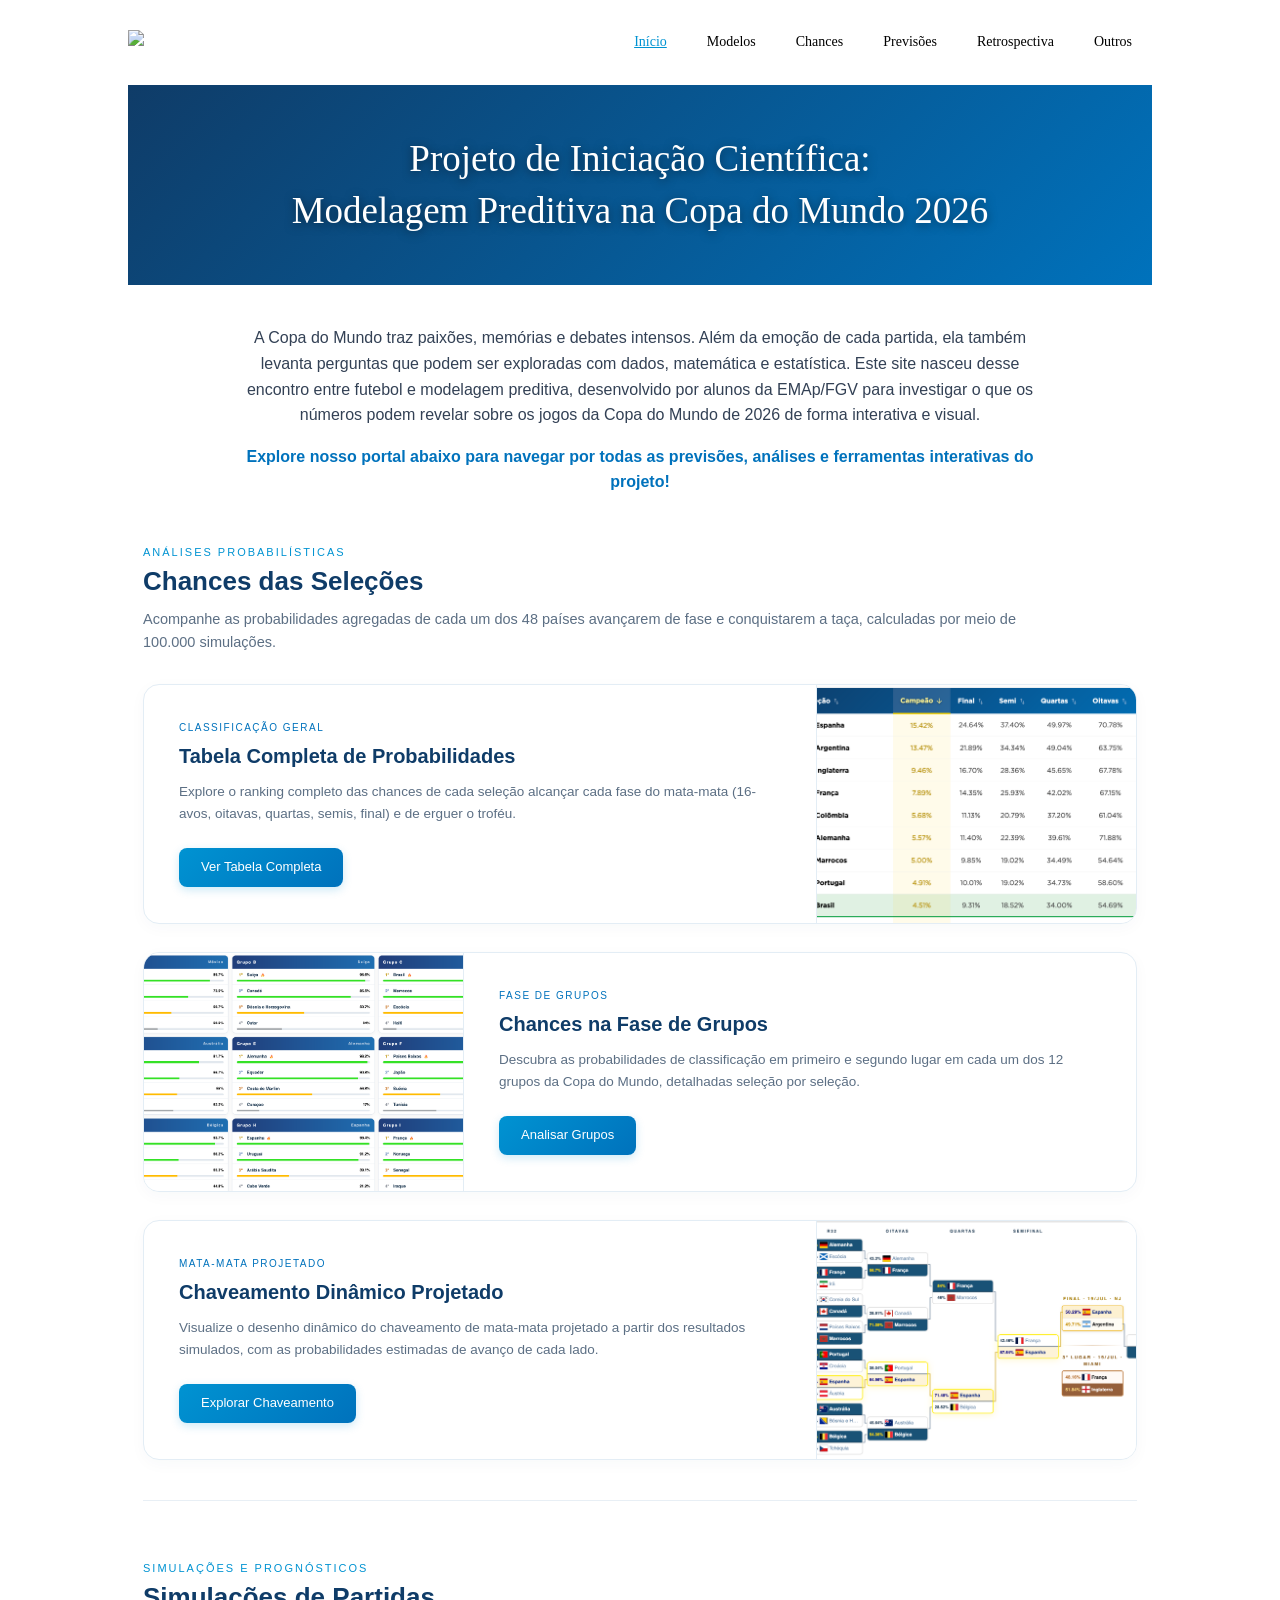
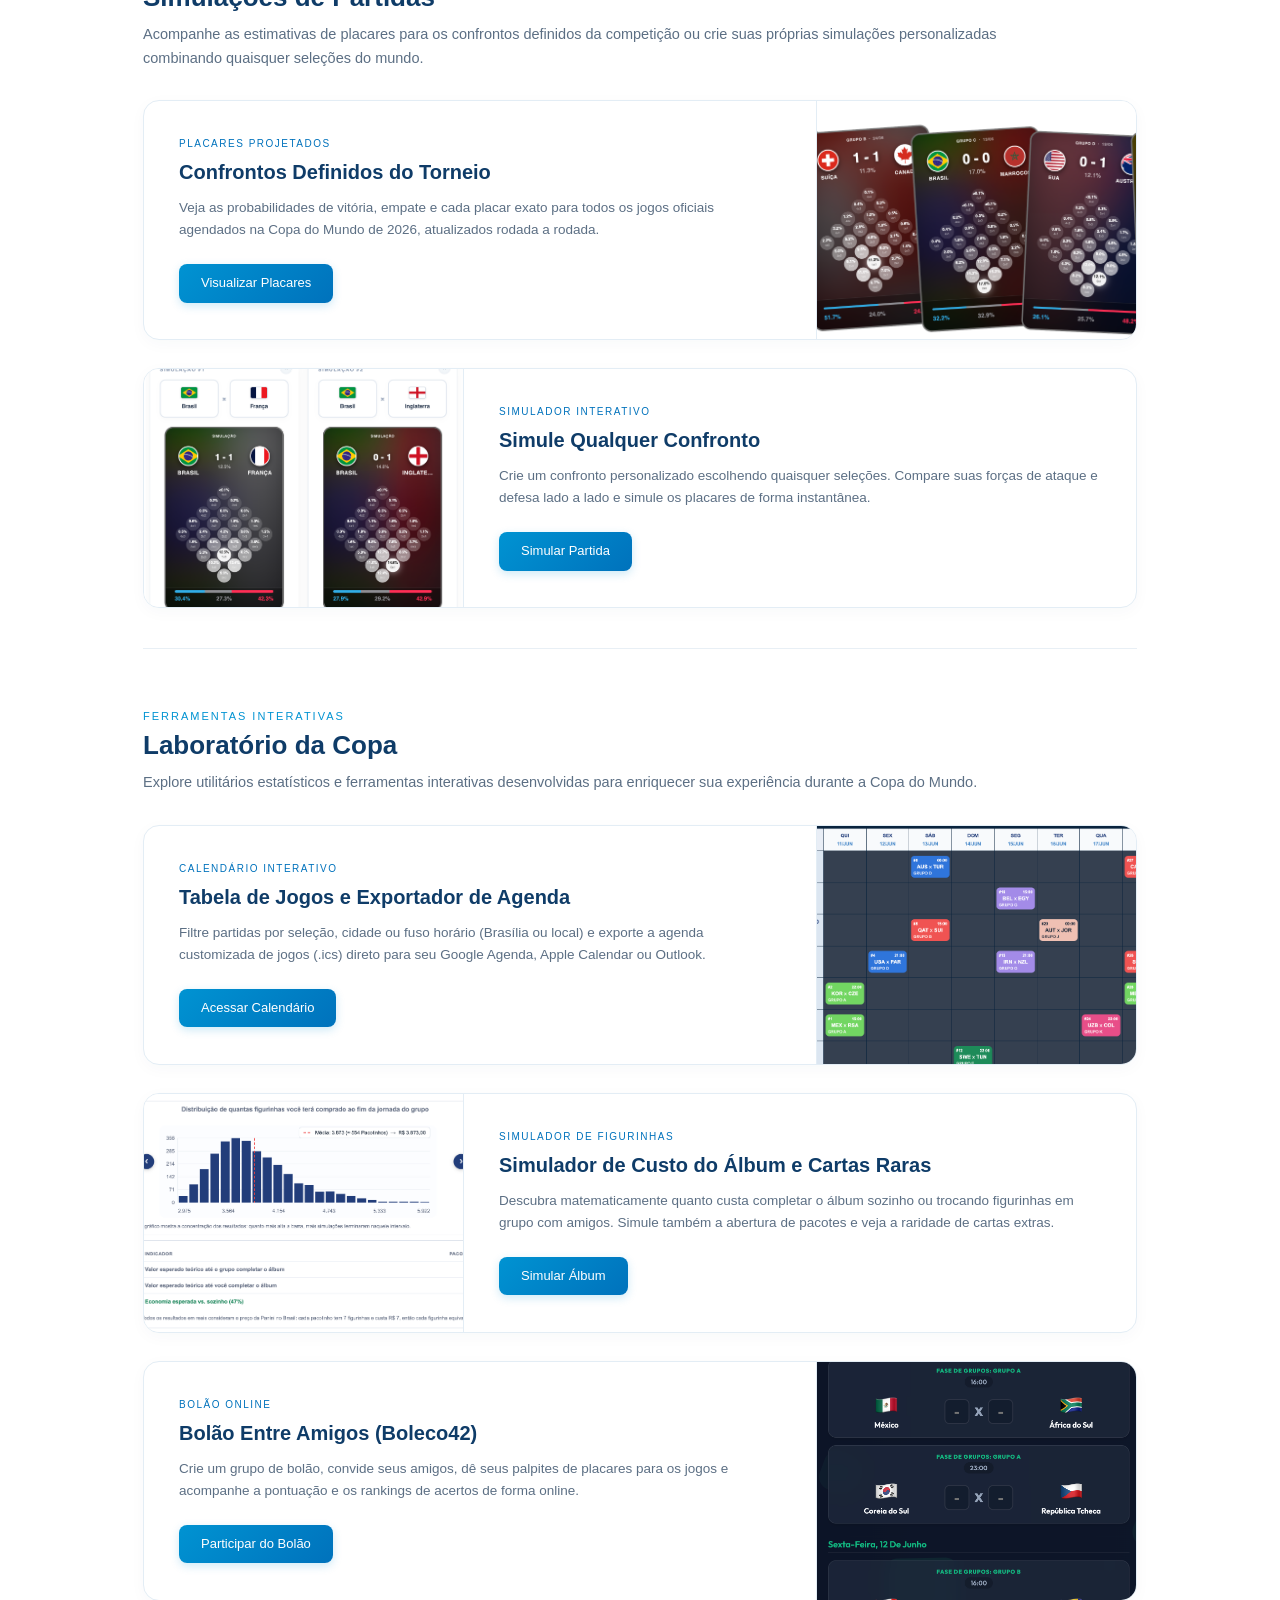
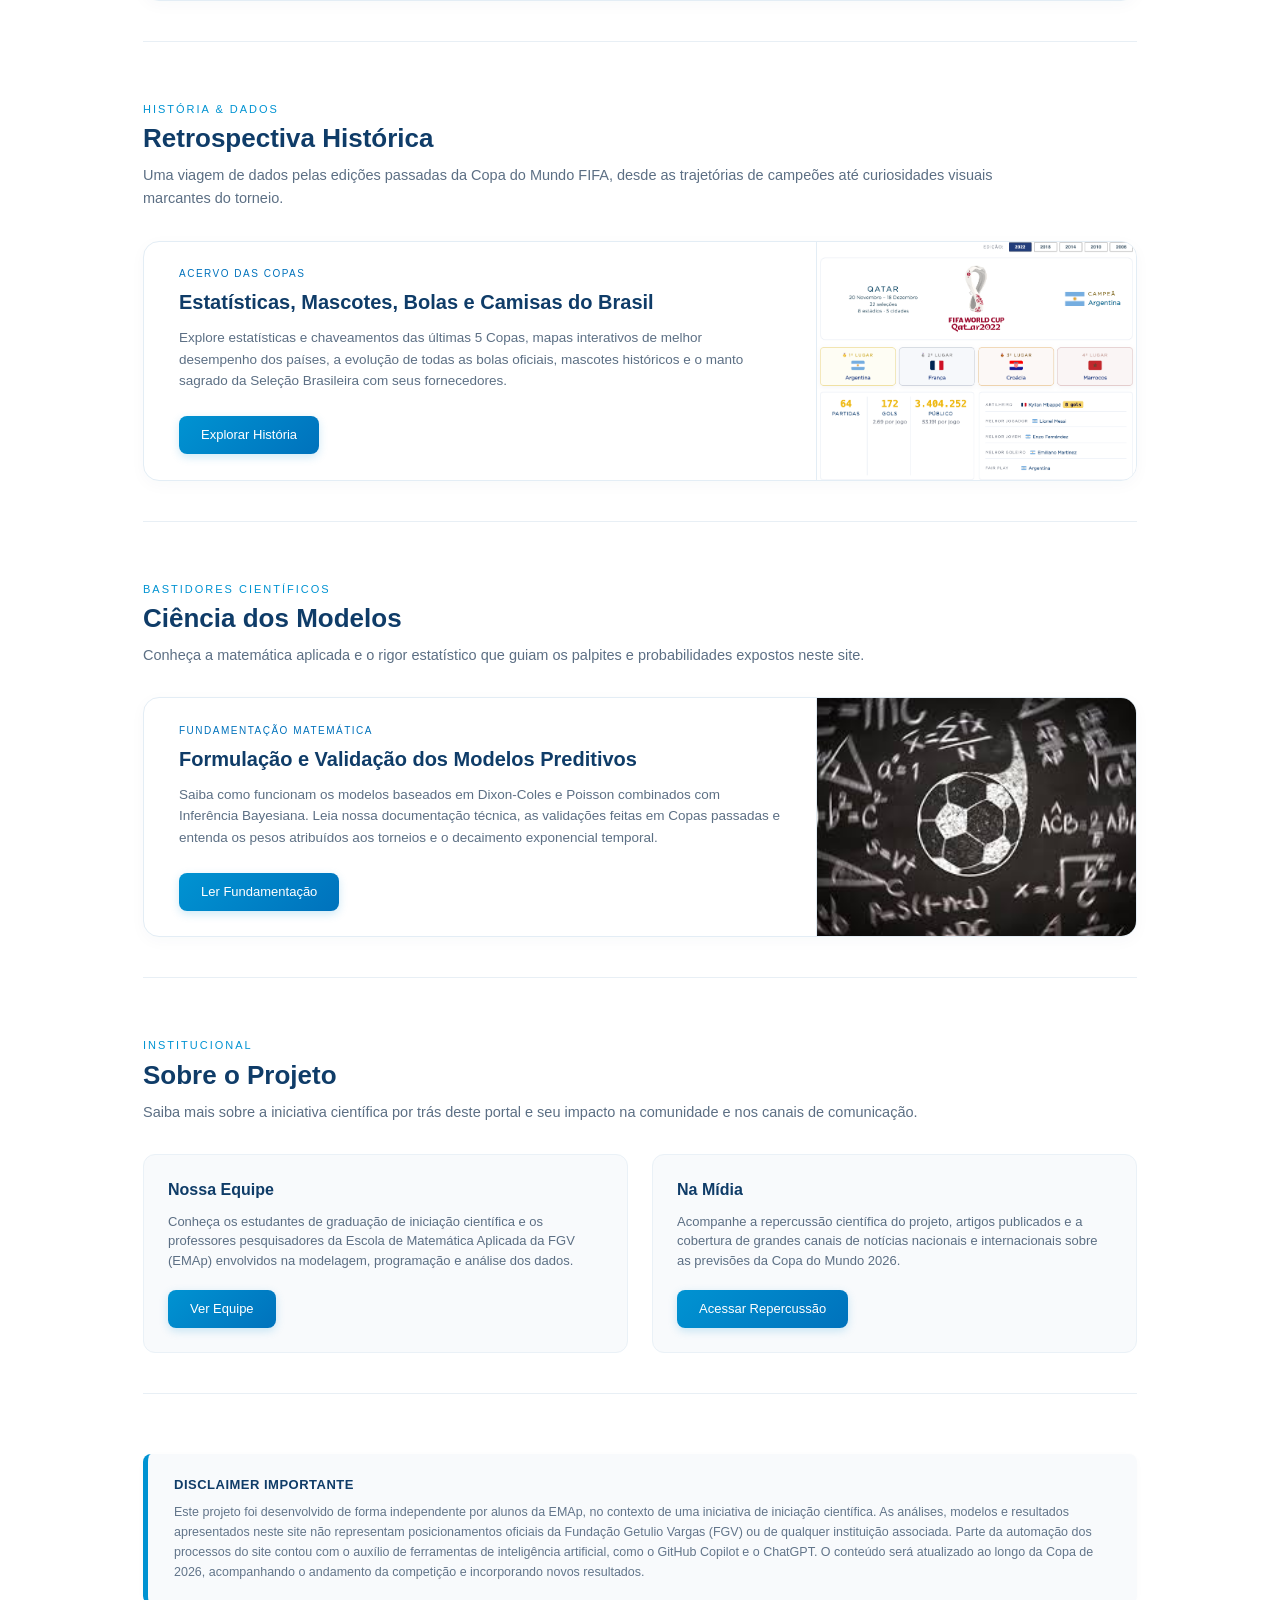
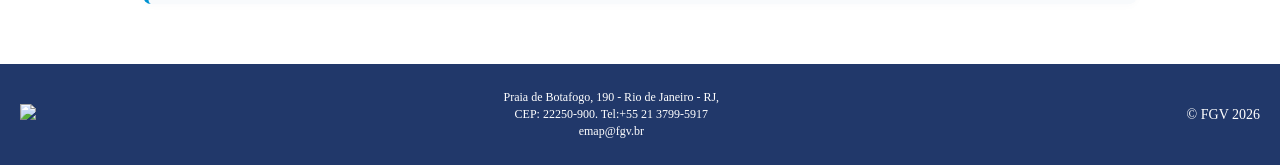
==== commit a3d0671e: "Delete .container and fix #header and #conteudo This fix margins and paddings in mobile" ====
--- a/docs/index.html
+++ b/docs/index.html
@@ -43,47 +43,48 @@
 
     <body>
         <!-- Início do cabeçalho-->
+        <header>
+            <div class="container-header">
+                <div class="logo">
+                    <img src="images/logo.png" />
+                </div>
+
+                <div class="menu-toggle">
+                    <span></span>
+                    <span></span>
+                    <span></span>
+                </div>
+
+                <nav class="menu">
+                    <ul>
+                        <li class="active"> <a href="index.html">Início</a></li>
+                        <li><a href="modelos.html">Modelos</a></li>
+                        <li><a href="chances.html">Chances</a></li>
+                        <li><a href="previsoes.html">Previsões</a></li>
+                        <li><a href="vis.html">Retrospectiva</a></li>
+                        <!--<li><a href="equipe.html">Equipe</a></li>-->
+                        <li class="dropdown">
+                            <a href="#" class="dropdown-link" aria-haspopup="true" aria-expanded="false">
+                                Outros
+                            </a>
+
+                            <ul class="submenu">
+                                <li><a href="equipe.html">Equipe</a></li>
+                                <li><a href="midia.html">Na Mídia</a></li>
+                            </ul>
+                        </li>
+                    </ul>
+                </nav>
+            </div>
+        </header>
+        <!--Final do cabeçalho-->
+
+        <!-- Banner das páginas -->
+        <div class="banner-cabecalho inicial">
+            <div class="texto-banner inicial">Projeto de Iniciação Científica:<br>Modelagem Preditiva na Copa do Mundo 2026</div>
+        </div>
+
         <div class="page">   
-            <header>
-                <div class="container-header">
-                    <div class="logo">
-                        <img src="images/logo.png" />
-                    </div>
-
-                    <div class="menu-toggle">
-                        <span></span>
-                        <span></span>
-                        <span></span>
-                    </div>
-
-                    <nav class="menu">
-                        <ul>
-                            <li class="active"> <a href="index.html">Início</a></li>
-                            <li><a href="modelos.html">Modelos</a></li>
-                            <li><a href="chances.html">Chances</a></li>
-                            <li><a href="previsoes.html">Previsões</a></li>
-                            <li><a href="vis.html">Retrospectiva</a></li>
-                            <!--<li><a href="equipe.html">Equipe</a></li>-->
-                            <li class="dropdown">
-                                <a href="#" class="dropdown-link">
-                                    Outros
-                                </a>
-
-                                <ul class="submenu">
-                                    <li><a href="equipe.html">Equipe</a></li>
-                                    <li><a href="midia.html">Na Mídia</a></li>
-                                </ul>
-                            </li>
-                        </ul>
-                    </nav>
-                </div>
-            </header>
-            <!--Final do cabeçalho-->
-
-            <!-- Banner das páginas -->
-            <div class="banner-cabecalho inicial">
-                <div class="texto-banner inicial">Projeto de Iniciação Científica:<br>Modelagem Preditiva na Copa do Mundo 2026</div>
-            </div>
 
             <!-- Conteúdo principal do Portal -->
             <div class="portal-container" style="margin-top: 40px;">
@@ -91,8 +92,9 @@
                 <!-- INTRODUÇÃO / BOAS VINDAS -->
                 <div style="margin-bottom: 50px; text-align: center;">
                     <div style="max-width: 800px; margin: 0 auto; font-family: 'gotham-book', sans-serif; font-size: 16px; line-height: 1.6; color: #334155;">
-                        <p>A Copa do Mundo traz paixões, memórias e debates intensos. Além da emoção de cada partida, ela também levanta perguntas que podem ser exploradas com dados, matemática e estatística. Este site nasceu desse encontro entre futebol e modelagem preditiva, desenvolvido por alunos da EMAp/FGV para investigar o que os números podem revelar sobre os jogos da Copa do Mundo de 2026 de forma interativa e visual.</p>
-                        <p style="margin-top: 15px; font-weight: bold; color: #0072bc;">Explore nosso portal abaixo para navegar por todas as análises, chances e ferramentas interativas do projeto!</p>
+                        <p>A Copa do Mundo traz paixões, memórias e debates intensos. Além da emoção de cada partida, ela também levanta perguntas que podem ser exploradas com dados, matemática e estatística.
+                            Este site nasceu desse encontro entre futebol e modelagem preditiva, desenvolvido por alunos da EMAp/FGV para investigar o que os números podem revelar sobre os jogos da Copa do Mundo de 2026 de forma interativa e visual.</p>
+                        <p style="margin-top: 15px; font-weight: bold; color: #0072bc;">Explore nosso portal abaixo para navegar por todas as previsões, análises e ferramentas interativas do projeto!</p>
                     </div>
                 </div>
 
--- a/docs/css/styles.css
+++ b/docs/css/styles.css
@@ -46,16 +46,20 @@
 }
 .page {
     flex: 1 0 auto;
-    max-width: 1260px;
+    /* max-width: 1260px; */
+    width: 80%;
+    margin: 0 auto;
+}
+
+.content-row{
+    display: grid;
+    grid-template-columns: minmax(0, 1fr) 280px;
+    column-gap: 3%;
+    row-gap: 0;
     width: 100%;
-    margin: 0 auto;
-}
-.container{
-    max-width: 1200px;
-    margin: 40px auto;
-    width: 100%;
-    overflow: hidden;
-}
+    align-items: start;
+}
+
 .margin-top-40 {
     margin-top: 40px;
 }
@@ -63,23 +67,17 @@
     font-weight: bold;
 }
 /* ============= CABEÇALHO =================*/
-header{
-    padding: 30px 0 10px;
+header {
+    padding: 30px 10% 0 10%;
     width: 100%;
     margin: 0 auto;
     position: relative;
 }
-.container-header {
-    max-width: 1200px;
-    margin: 0 auto;
-    padding: 0 20px;
-    display: flex;
-    justify-content: space-between;
-    align-items: center;
-}
+
 .logo {
-    /* float: left; (removido para evitar conflitos com Flexbox) */
-}
+    float: left;
+}
+
 .menu-toggle {
     display: none;
     float: right;
@@ -108,7 +106,7 @@
     transform: translateY(-9px) rotate(-45deg);
 }
 .menu {
-    /* float: right; (removido para evitar conflitos com Flexbox) */
+    float: right;
 }
 .menu > ul {
     padding: 0;
@@ -186,6 +184,13 @@
     overflow: hidden;
     box-shadow: 0 2px 5px rgba(0,0,0,.10);
     position: relative;
+}
+
+@media (max-width: 992px) {
+    .content-row {
+        grid-template-columns: 1fr;
+        gap: 32px;
+    }
 }
 
 @media (max-width: 940px) {
@@ -379,7 +384,7 @@
 
 
 /*=================== BANNER ===========================*/
-.banner-cabecalho{
+.banner-cabecalho {
     min-height: 106px;
     height: auto;
     position: relative;
@@ -388,8 +393,19 @@
     display: flex;
     align-items: center;
     justify-content: center;
-    width: 100%;
-}
+    margin: 0 auto;
+    width: 80%;
+}
+
+@media (max-width: 1024px) {
+    .banner-cabecalho {
+        width: 100%;
+    }
+    .page{
+        width: 100%;
+    }
+}
+
 .banner-cabecalho.inicial{
     /*height: 232px;*/
     min-height: 200px;
@@ -415,8 +431,10 @@
 }
 /*=================== CONTEUDO ===========================*/
 #conteudo {
-    max-width: 875px;
+    /* max-width: 1200px; */
     width: 100%;
+    margin: 40px 0;
+    padding: 0 2.5%;
     float: left;
     line-height: 1.5;
 }
@@ -2449,7 +2467,7 @@
 @media (max-width: 600px) {
     .chances-section-tabs {
         display: grid;
-        grid-template-columns: repeat(3, minmax(0, 1fr));
+        grid-template-columns: repeat(2, minmax(0, 1fr));
         gap: 0;
         width: 100%;
         margin-top: 22px;
@@ -2462,7 +2480,7 @@
         min-width: 0;
         max-width: none;
         padding: 0 4px 6px;
-        font-size: clamp(11px, 2.2vw, 11px);
+        font-size: clamp(11.5px, 2.2vw, 11px);
         line-height: 1.15;
         letter-spacing: 0.2px;
         white-space: normal;
@@ -2476,10 +2494,36 @@
     }
 }
 
+#barra-lateral-direita .menu-caixa ul li a,
+#barra-lateral-direita .menu-caixa ul li a:visited {
+    color: #233b65;
+}
+
+#barra-lateral-direita .menu-caixa ul li a:hover {
+    color: #1f4e8c;
+}
+
+
 
 /* ==========================================================================
    MEDIA QUERIES (CONSOLIDATED AT THE END FOR CORRECT CASCADE)
    ========================================================================== */
+@media (max-width: 480px) {
+    #barra-lateral-direita .menu-caixa > ul {
+        padding-left: 0;
+        margin: 0;
+    }
+
+    #barra-lateral-direita .menu-caixa > ul > li {
+        margin-bottom: 0;
+        padding: 0;
+        list-style: none;
+    }
+
+    #barra-lateral-direita .menu-caixa > ul > li:last-child > a {
+        border-bottom: none;
+    }
+}
 
 @media (max-width: 1024px) {
     /* Header Optimization */
@@ -2536,7 +2580,7 @@
         font-size: 16px;
         display: block;
     }
-    .menu > ul > li > ul {
+    .menu > ul > li:not(.dropdown) > ul {
         position: static;
         width: 100%;
         box-shadow: none;
@@ -2552,13 +2596,13 @@
         -webkit-overflow-scrolling: touch;
         margin-bottom: 20px;
     }
-    
+
     #conteudo, #barra-lateral-direita {
         max-width: 100%;
         width: 100%;
         float: none;
-        padding: 20px;
-    }
+    }
+    
     .container {
         margin: 10px auto;
     }
@@ -2607,6 +2651,11 @@
     .equipe-grid {
         grid-template-columns: repeat(3, minmax(0, 1fr));
         gap: 15px;
+    }
+
+    #conteudo {
+        margin-top: 20px;
+        padding: 20px;
     }
 }
 
@@ -2939,10 +2988,95 @@
     z-index: 9999;
 }
 
-.dropdown:hover .submenu,
-.dropdown:focus-within .submenu {
-    display: block;
-}
+@media (min-width: 1025px) {
+    .dropdown:hover .submenu,
+    .dropdown:focus-within .submenu {
+        display: block;
+    }
+}
+
+@media (max-width: 1024px) {
+    .menu > ul > li.dropdown {
+        padding-bottom: 12px;
+    }
+
+    .menu > ul > li.dropdown > .dropdown-link {
+        display: flex;
+        align-items: center;
+        justify-content: space-between;
+        width: 100%;
+    }
+
+    .menu > ul > li.dropdown > .dropdown-link::after {
+        content: "";
+        width: 8px;
+        height: 8px;
+        border-right: 2px solid #111111;
+        border-bottom: 2px solid #111111;
+        transform: rotate(45deg);
+        transition: transform 0.2s ease;
+        margin-left: auto;
+    }
+
+    .menu > ul > li.dropdown.open > .dropdown-link::after {
+        transform: rotate(-135deg);
+    }
+
+    .menu > ul > li.dropdown > .submenu {
+        display: none;
+        position: static;
+        top: auto;
+        left: auto;
+        transform: none;
+
+        width: 100%;
+        min-width: 0;
+
+        margin: 10px 0 0;
+        padding: 0;
+
+        background: transparent;
+        list-style: none;
+        box-shadow: none;
+        z-index: auto;
+    }
+    .menu > ul > li.dropdown.open > .submenu {
+        display: block;
+    }
+
+    .menu > ul > li.dropdown > .submenu li {
+        width: 100%;
+        margin: 0;
+        padding: 0;
+    }
+
+    .menu > ul > li.dropdown > .submenu li a {
+        display: block;
+        width: 100%;
+        box-sizing: border-box;
+
+        padding: 12px 0 12px 28px;
+
+        background: transparent;
+        color: #000000;
+
+        font-size: 15px;
+        text-decoration: none;
+        white-space: normal;
+
+        transition: background-color 0.2s ease;
+    }
+
+    .menu > ul > li.dropdown > .submenu li a:hover,
+    .menu > ul > li.dropdown > .submenu li a:focus {
+        background-color: #eeeeee;
+    }
+
+    .menu > ul > li.dropdown > .submenu li + li a {
+        border-top: 1px solid #eeeeee;
+    }
+}
+
 
 .submenu li {
     width: 100%;
